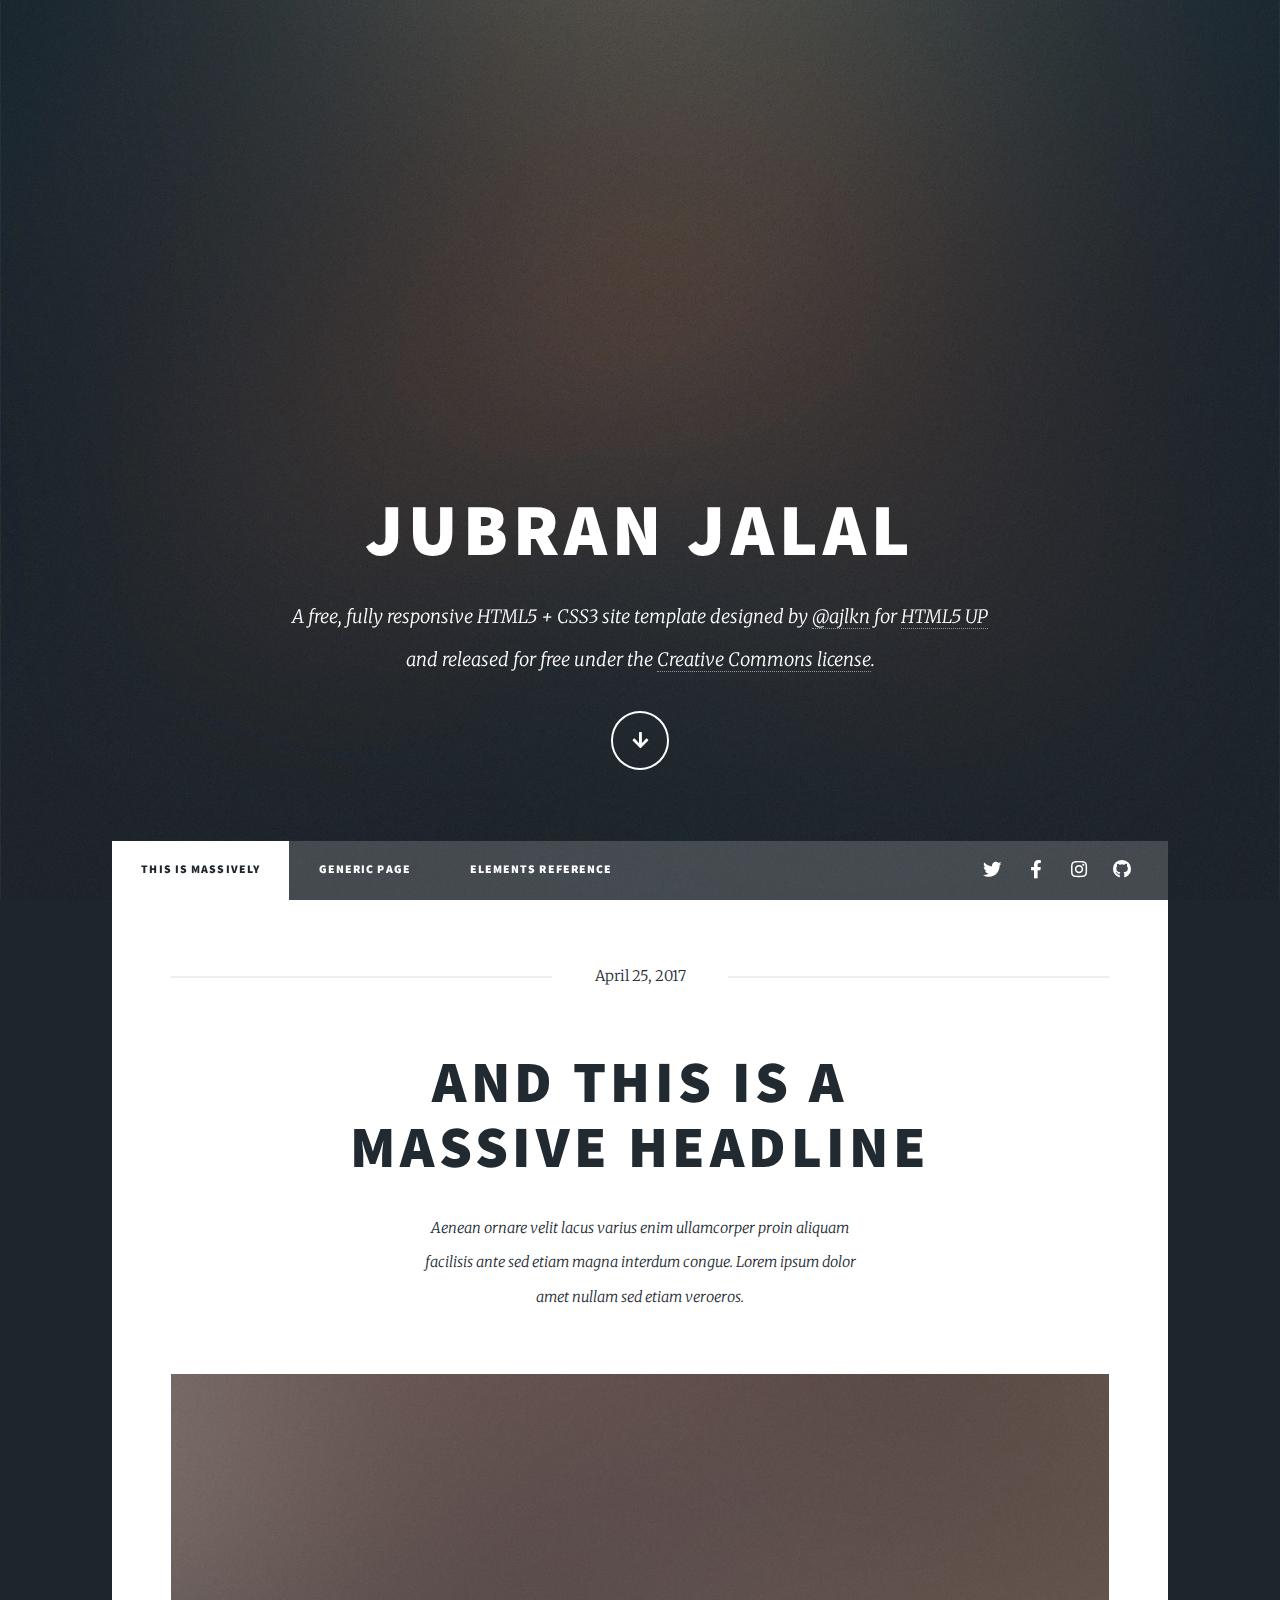
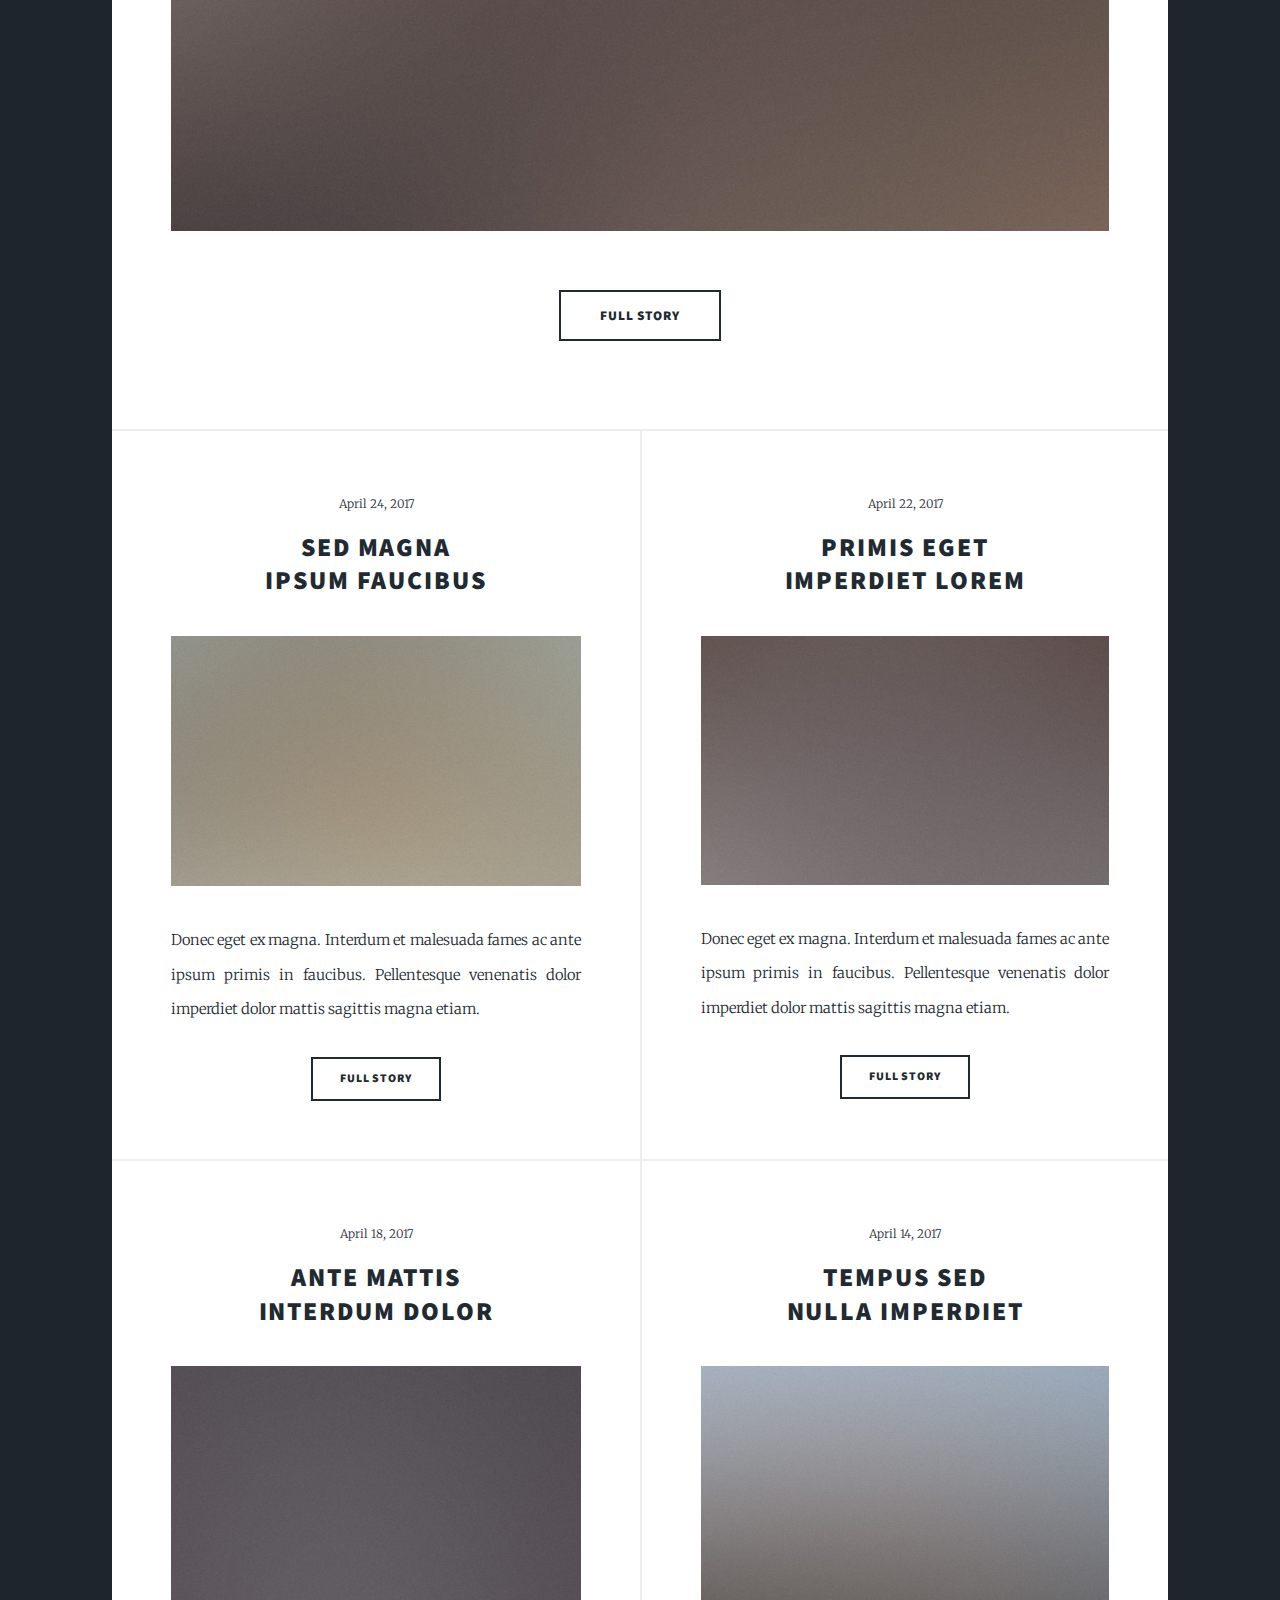
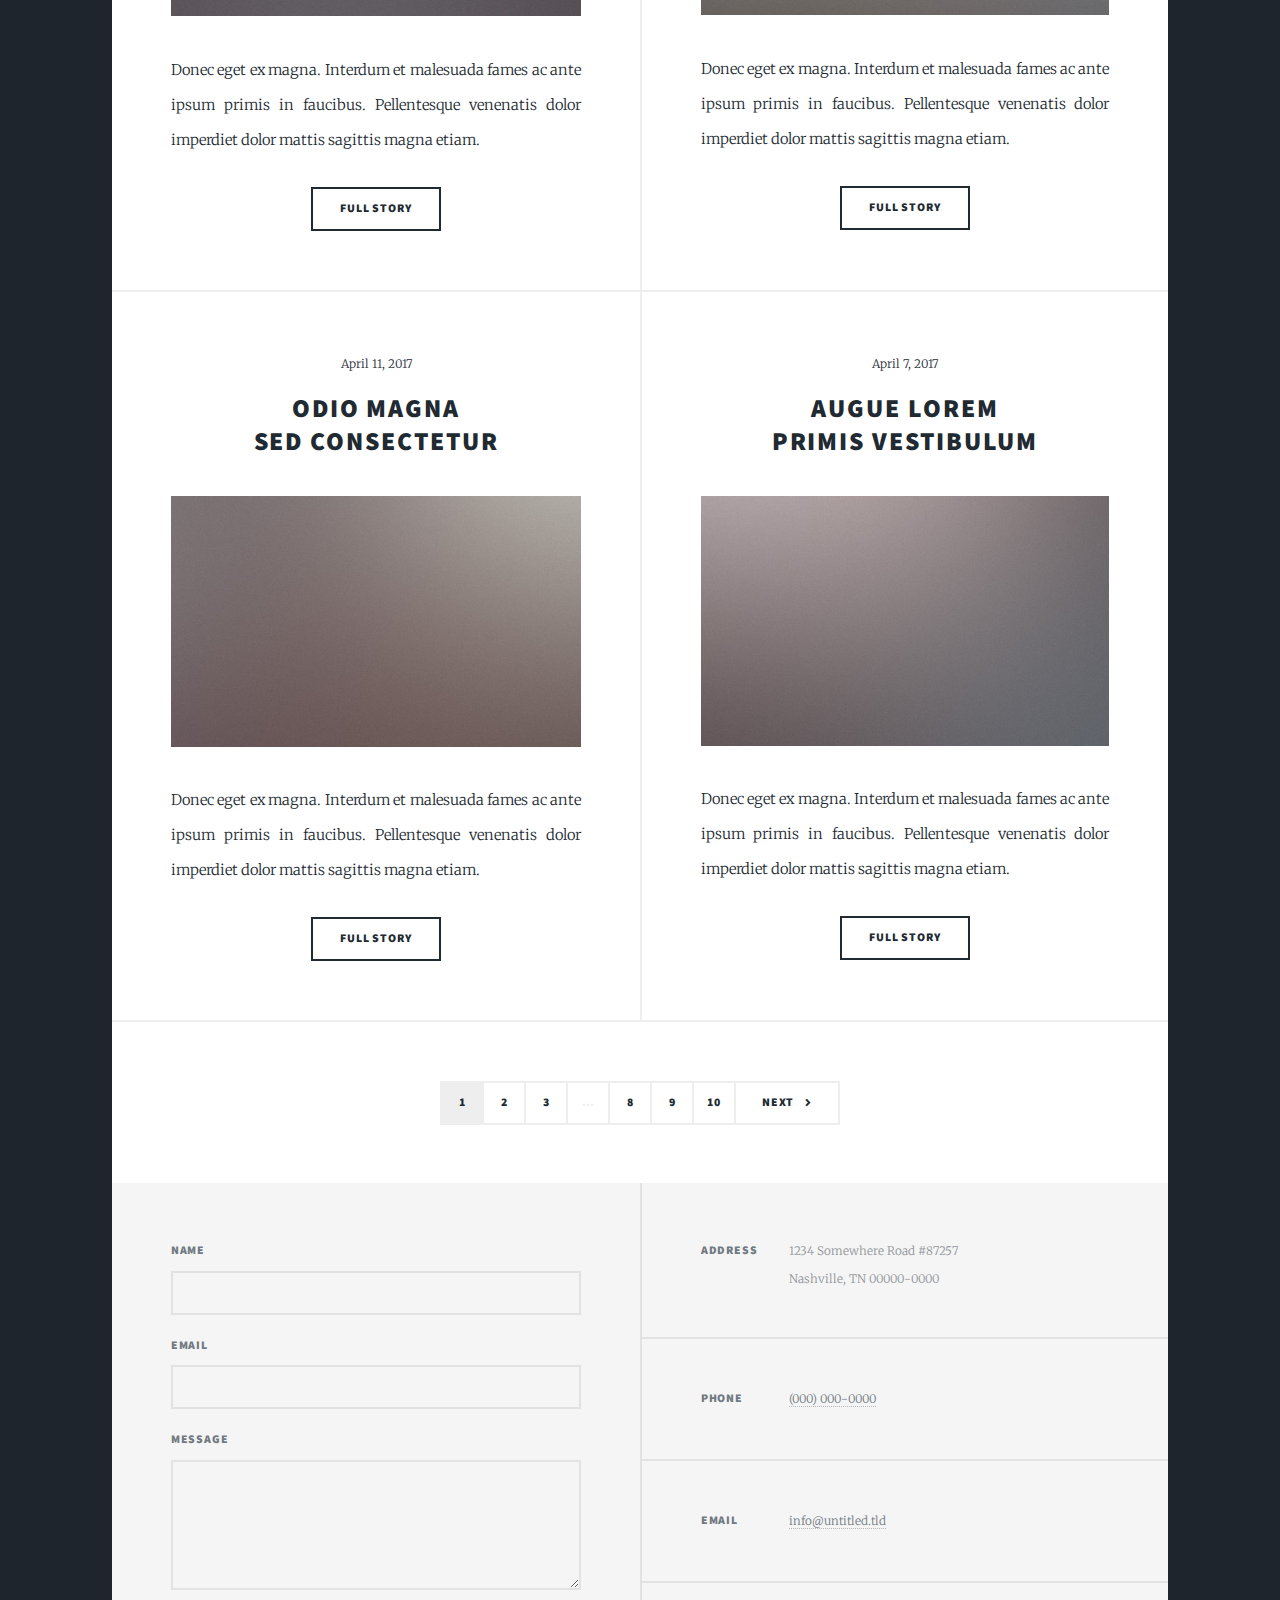
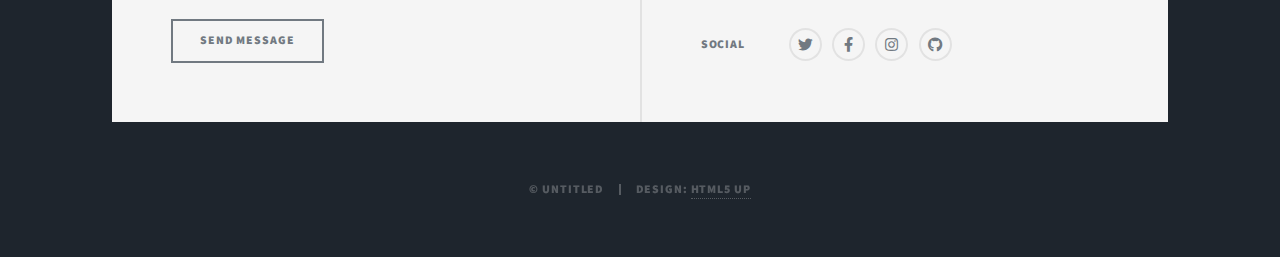
==== index.html @ 9573790e "website" ====
<!DOCTYPE HTML>
<!--
	Massively by HTML5 UP
	html5up.net | @ajlkn
	Free for personal and commercial use under the CCA 3.0 license (html5up.net/license)
-->
<html>
	<head>
		<title>Jubran Jalal - Data Analyst</title>
		<meta charset="utf-8" />
		<meta name="viewport" content="width=device-width, initial-scale=1, user-scalable=no" />
		<link rel="stylesheet" href="assets/css/main.css" />
		<noscript><link rel="stylesheet" href="assets/css/noscript.css" /></noscript>
	</head>
	<body class="is-preload">

		<!-- Wrapper -->
			<div id="wrapper" class="fade-in">

				<!-- Intro -->
					<div id="intro">
						<h1>Jubran Jalal</h1>
						<p>A free, fully responsive HTML5 + CSS3 site template designed by <a href="https://twitter.com/ajlkn">@ajlkn</a> for <a href="https://html5up.net">HTML5 UP</a><br />
						and released for free under the <a href="https://html5up.net/license">Creative Commons license</a>.</p>
						<ul class="actions">
							<li><a href="#header" class="button icon solid solo fa-arrow-down scrolly">Continue</a></li>
						</ul>
					</div>

				<!-- Header -->
					<header id="header">
						<a href="index.html" class="logo">Massively</a>
					</header>

				<!-- Nav -->
					<nav id="nav">
						<ul class="links">
							<li class="active"><a href="index.html">This is Massively</a></li>
							<li><a href="generic.html">Generic Page</a></li>
							<li><a href="elements.html">Elements Reference</a></li>
						</ul>
						<ul class="icons">
							<li><a href="#" class="icon brands fa-twitter"><span class="label">Twitter</span></a></li>
							<li><a href="#" class="icon brands fa-facebook-f"><span class="label">Facebook</span></a></li>
							<li><a href="#" class="icon brands fa-instagram"><span class="label">Instagram</span></a></li>
							<li><a href="#" class="icon brands fa-github"><span class="label">GitHub</span></a></li>
						</ul>
					</nav>

				<!-- Main -->
					<div id="main">

						<!-- Featured Post -->
							<article class="post featured">
								<header class="major">
									<span class="date">April 25, 2017</span>
									<h2><a href="#">And this is a<br />
									massive headline</a></h2>
									<p>Aenean ornare velit lacus varius enim ullamcorper proin aliquam<br />
									facilisis ante sed etiam magna interdum congue. Lorem ipsum dolor<br />
									amet nullam sed etiam veroeros.</p>
								</header>
								<a href="#" class="image main"><img src="images/pic01.jpg" alt="" /></a>
								<ul class="actions special">
									<li><a href="#" class="button large">Full Story</a></li>
								</ul>
							</article>

						<!-- Posts -->
							<section class="posts">
								<article>
									<header>
										<span class="date">April 24, 2017</span>
										<h2><a href="#">Sed magna<br />
										ipsum faucibus</a></h2>
									</header>
									<a href="#" class="image fit"><img src="images/pic02.jpg" alt="" /></a>
									<p>Donec eget ex magna. Interdum et malesuada fames ac ante ipsum primis in faucibus. Pellentesque venenatis dolor imperdiet dolor mattis sagittis magna etiam.</p>
									<ul class="actions special">
										<li><a href="#" class="button">Full Story</a></li>
									</ul>
								</article>
								<article>
									<header>
										<span class="date">April 22, 2017</span>
										<h2><a href="#">Primis eget<br />
										imperdiet lorem</a></h2>
									</header>
									<a href="#" class="image fit"><img src="images/pic03.jpg" alt="" /></a>
									<p>Donec eget ex magna. Interdum et malesuada fames ac ante ipsum primis in faucibus. Pellentesque venenatis dolor imperdiet dolor mattis sagittis magna etiam.</p>
									<ul class="actions special">
										<li><a href="#" class="button">Full Story</a></li>
									</ul>
								</article>
								<article>
									<header>
										<span class="date">April 18, 2017</span>
										<h2><a href="#">Ante mattis<br />
										interdum dolor</a></h2>
									</header>
									<a href="#" class="image fit"><img src="images/pic04.jpg" alt="" /></a>
									<p>Donec eget ex magna. Interdum et malesuada fames ac ante ipsum primis in faucibus. Pellentesque venenatis dolor imperdiet dolor mattis sagittis magna etiam.</p>
									<ul class="actions special">
										<li><a href="#" class="button">Full Story</a></li>
									</ul>
								</article>
								<article>
									<header>
										<span class="date">April 14, 2017</span>
										<h2><a href="#">Tempus sed<br />
										nulla imperdiet</a></h2>
									</header>
									<a href="#" class="image fit"><img src="images/pic05.jpg" alt="" /></a>
									<p>Donec eget ex magna. Interdum et malesuada fames ac ante ipsum primis in faucibus. Pellentesque venenatis dolor imperdiet dolor mattis sagittis magna etiam.</p>
									<ul class="actions special">
										<li><a href="#" class="button">Full Story</a></li>
									</ul>
								</article>
								<article>
									<header>
										<span class="date">April 11, 2017</span>
										<h2><a href="#">Odio magna<br />
										sed consectetur</a></h2>
									</header>
									<a href="#" class="image fit"><img src="images/pic06.jpg" alt="" /></a>
									<p>Donec eget ex magna. Interdum et malesuada fames ac ante ipsum primis in faucibus. Pellentesque venenatis dolor imperdiet dolor mattis sagittis magna etiam.</p>
									<ul class="actions special">
										<li><a href="#" class="button">Full Story</a></li>
									</ul>
								</article>
								<article>
									<header>
										<span class="date">April 7, 2017</span>
										<h2><a href="#">Augue lorem<br />
										primis vestibulum</a></h2>
									</header>
									<a href="#" class="image fit"><img src="images/pic07.jpg" alt="" /></a>
									<p>Donec eget ex magna. Interdum et malesuada fames ac ante ipsum primis in faucibus. Pellentesque venenatis dolor imperdiet dolor mattis sagittis magna etiam.</p>
									<ul class="actions special">
										<li><a href="#" class="button">Full Story</a></li>
									</ul>
								</article>
							</section>

						<!-- Footer -->
							<footer>
								<div class="pagination">
									<!--<a href="#" class="previous">Prev</a>-->
									<a href="#" class="page active">1</a>
									<a href="#" class="page">2</a>
									<a href="#" class="page">3</a>
									<span class="extra">&hellip;</span>
									<a href="#" class="page">8</a>
									<a href="#" class="page">9</a>
									<a href="#" class="page">10</a>
									<a href="#" class="next">Next</a>
								</div>
							</footer>

					</div>

				<!-- Footer -->
					<footer id="footer">
						<section>
							<form method="post" action="#">
								<div class="fields">
									<div class="field">
										<label for="name">Name</label>
										<input type="text" name="name" id="name" />
									</div>
									<div class="field">
										<label for="email">Email</label>
										<input type="text" name="email" id="email" />
									</div>
									<div class="field">
										<label for="message">Message</label>
										<textarea name="message" id="message" rows="3"></textarea>
									</div>
								</div>
								<ul class="actions">
									<li><input type="submit" value="Send Message" /></li>
								</ul>
							</form>
						</section>
						<section class="split contact">
							<section class="alt">
								<h3>Address</h3>
								<p>1234 Somewhere Road #87257<br />
								Nashville, TN 00000-0000</p>
							</section>
							<section>
								<h3>Phone</h3>
								<p><a href="#">(000) 000-0000</a></p>
							</section>
							<section>
								<h3>Email</h3>
								<p><a href="#">info@untitled.tld</a></p>
							</section>
							<section>
								<h3>Social</h3>
								<ul class="icons alt">
									<li><a href="#" class="icon brands alt fa-twitter"><span class="label">Twitter</span></a></li>
									<li><a href="#" class="icon brands alt fa-facebook-f"><span class="label">Facebook</span></a></li>
									<li><a href="#" class="icon brands alt fa-instagram"><span class="label">Instagram</span></a></li>
									<li><a href="#" class="icon brands alt fa-github"><span class="label">GitHub</span></a></li>
								</ul>
							</section>
						</section>
					</footer>

				<!-- Copyright -->
					<div id="copyright">
						<ul><li>&copy; Untitled</li><li>Design: <a href="https://html5up.net">HTML5 UP</a></li></ul>
					</div>

			</div>

		<!-- Scripts -->
			<script src="assets/js/jquery.min.js"></script>
			<script src="assets/js/jquery.scrollex.min.js"></script>
			<script src="assets/js/jquery.scrolly.min.js"></script>
			<script src="assets/js/browser.min.js"></script>
			<script src="assets/js/breakpoints.min.js"></script>
			<script src="assets/js/util.js"></script>
			<script src="assets/js/main.js"></script>

	</body>
</html>
---- assets/css/main.css ----
@import url(fontawesome-all.min.css);
@import url("https://fonts.googleapis.com/css?family=Merriweather:300,700,300italic,700italic|Source+Sans+Pro:900");

/*
	Massively by HTML5 UP
	html5up.net | @ajlkn
	Free for personal and commercial use under the CCA 3.0 license (html5up.net/license)
*/

html, body, div, span, applet, object,
iframe, h1, h2, h3, h4, h5, h6, p, blockquote,
pre, a, abbr, acronym, address, big, cite,
code, del, dfn, em, img, ins, kbd, q, s, samp,
small, strike, strong, sub, sup, tt, var, b,
u, i, center, dl, dt, dd, ol, ul, li, fieldset,
form, label, legend, table, caption, tbody,
tfoot, thead, tr, th, td, article, aside,
canvas, details, embed, figure, figcaption,
footer, header, hgroup, menu, nav, output, ruby,
section, summary, time, mark, audio, video {
	margin: 0;
	padding: 0;
	border: 0;
	font-size: 100%;
	font: inherit;
	vertical-align: baseline;}

article, aside, details, figcaption, figure,
footer, header, hgroup, menu, nav, section {
	display: block;}

body {
	line-height: 1;
}

ol, ul {
	list-style: none;
}

blockquote, q {
	quotes: none;
}

	blockquote:before, blockquote:after, q:before, q:after {
		content: '';
		content: none;
	}

table {
	border-collapse: collapse;
	border-spacing: 0;
}

body {
	-webkit-text-size-adjust: none;
}

mark {
	background-color: transparent;
	color: inherit;
}

input::-moz-focus-inner {
	border: 0;
	padding: 0;
}

input, select, textarea {
	-moz-appearance: none;
	-webkit-appearance: none;
	-ms-appearance: none;
	appearance: none;
}

/* Basic */

	@-ms-viewport {
		width: device-width;
	}

	body {
		-ms-overflow-style: scrollbar;
	}

	@media screen and (max-width: 480px) {

		html, body {
			min-width: 320px;
		}

	}

	html {
		box-sizing: border-box;
	}

	*, *:before, *:after {
		box-sizing: inherit;
	}

	body {
		background-color: #1e252d;
	}

		body.is-preload *, body.is-preload *:before, body.is-preload *:after {
			-moz-animation: none !important;
			-webkit-animation: none !important;
			-ms-animation: none !important;
			animation: none !important;
			-moz-transition: none !important;
			-webkit-transition: none !important;
			-ms-transition: none !important;
			transition: none !important;
		}

/* Type */

	html {
		font-size: 16pt;
	}

		@media screen and (max-width: 1680px) {

			html {
				font-size: 12pt;
			}

		}

		@media screen and (max-width: 1280px) {

			html {
				font-size: 11pt;
			}

		}

		@media screen and (max-width: 360px) {

			html {
				font-size: 10pt;
			}

		}

	body {
		color: #212931;
	}

	body, input, select, textarea {
		font-family: "Merriweather", Georgia, serif;
		font-weight: 300;
		font-size: 1rem;
		line-height: 2.375;
	}

	a {
		-moz-transition: color 0.2s ease-in-out, background-color 0.2s ease-in-out, border-color 0.2s ease-in-out, box-shadow 0.2s ease-in-out;
		-webkit-transition: color 0.2s ease-in-out, background-color 0.2s ease-in-out, border-color 0.2s ease-in-out, box-shadow 0.2s ease-in-out;
		-ms-transition: color 0.2s ease-in-out, background-color 0.2s ease-in-out, border-color 0.2s ease-in-out, box-shadow 0.2s ease-in-out;
		transition: color 0.2s ease-in-out, background-color 0.2s ease-in-out, border-color 0.2s ease-in-out, box-shadow 0.2s ease-in-out;
		border-bottom: dotted 1px;
		text-decoration: none;
	}

		a:hover {
			border-bottom-color: transparent;
		}

	strong, b {
		font-weight: 600;
	}

	em, i {
		font-style: italic;
	}

	p {
		text-align: justify;
		margin: 0 0 2rem 0;
	}

	h1, h2, h3, h4, h5, h6 {
		font-family: "Source Sans Pro", Helvetica, sans-serif;
		font-weight: 900;
		line-height: 1.5;
		letter-spacing: 0.075em;
		text-transform: uppercase;
		margin: 0 0 1rem 0;
	}

		h1 a, h2 a, h3 a, h4 a, h5 a, h6 a {
			border-bottom: 0;
			color: inherit;
			text-decoration: none;
		}

	h1 {
		font-size: 4rem;
		line-height: 1.1;
		margin: 0 0 2rem 0;
	}

	h2 {
		font-size: 1.75rem;
		line-height: 1.3;
		margin: 0 0 1.5rem 0;
	}

	h3 {
		font-size: 1.25rem;
		margin: 0 0 1.5rem 0;
	}

	h4 {
		font-size: 1rem;
	}

	h5 {
		font-size: 0.9rem;
	}

	h6 {
		font-size: 0.8rem;
	}

	sub {
		font-size: 0.8rem;
		position: relative;
		top: 0.5rem;
	}

	sup {
		font-size: 0.8rem;
		position: relative;
		top: -0.5rem;
	}

	blockquote {
		border-left: solid 4px;
		font-style: italic;
		margin: 0 0 2rem 0;
		padding: 0.5rem 0 0.5rem 2rem;
	}

	code {
		border: solid 2px;
		font-family: "Courier New", monospace;
		font-size: 0.9rem;
		margin: 0 0.25rem;
		padding: 0.25rem 0.65rem;
	}

	pre {
		-webkit-overflow-scrolling: touch;
		font-family: "Courier New", monospace;
		font-size: 0.9rem;
		margin: 0 0 2rem 0;
	}

		pre code {
			display: block;
			line-height: 1.75;
			padding: 1rem 1.5rem;
			overflow-x: auto;
		}

	hr {
		border: 0;
		border-bottom: solid 2px;
		margin: 3rem 0;
	}

		hr.major {
			margin: 5rem 0;
		}

	.align-left {
		text-align: left;
	}

	.align-center {
		text-align: center;
	}

	.align-right {
		text-align: right;
	}

	input, select, textarea {
		color: #212931;
	}

	a {
		color: #212931;
		border-bottom-color: rgba(33, 41, 49, 0.5);
	}

		a:hover {
			border-bottom-color: transparent;
			color: #18bfef !important;
		}

	strong, b {
		color: #212931;
	}

	h1, h2, h3, h4, h5, h6 {
		color: #212931;
	}

	blockquote {
		border-left-color: #eeeeee;
	}

	code {
		background: rgba(220, 220, 220, 0.25);
		border-color: #eeeeee;
	}

	hr {
		border-bottom-color: #eeeeee;
	}

/* Row */

	.row {
		display: flex;
		flex-wrap: wrap;
		box-sizing: border-box;
		align-items: stretch;
	}

		.row > * {
			box-sizing: border-box;
		}

		.row.gtr-uniform > * > :last-child {
			margin-bottom: 0;
		}

		.row.aln-left {
			justify-content: flex-start;
		}

		.row.aln-center {
			justify-content: center;
		}

		.row.aln-right {
			justify-content: flex-end;
		}

		.row.aln-top {
			align-items: flex-start;
		}

		.row.aln-middle {
			align-items: center;
		}

		.row.aln-bottom {
			align-items: flex-end;
		}

		.row > .imp {
			order: -1;
		}

		.row > .col-1 {
			width: 8.33333%;
		}

		.row > .off-1 {
			margin-left: 8.33333%;
		}

		.row > .col-2 {
			width: 16.66667%;
		}

		.row > .off-2 {
			margin-left: 16.66667%;
		}

		.row > .col-3 {
			width: 25%;
		}

		.row > .off-3 {
			margin-left: 25%;
		}

		.row > .col-4 {
			width: 33.33333%;
		}

		.row > .off-4 {
			margin-left: 33.33333%;
		}

		.row > .col-5 {
			width: 41.66667%;
		}

		.row > .off-5 {
			margin-left: 41.66667%;
		}

		.row > .col-6 {
			width: 50%;
		}

		.row > .off-6 {
			margin-left: 50%;
		}

		.row > .col-7 {
			width: 58.33333%;
		}

		.row > .off-7 {
			margin-left: 58.33333%;
		}

		.row > .col-8 {
			width: 66.66667%;
		}

		.row > .off-8 {
			margin-left: 66.66667%;
		}

		.row > .col-9 {
			width: 75%;
		}

		.row > .off-9 {
			margin-left: 75%;
		}

		.row > .col-10 {
			width: 83.33333%;
		}

		.row > .off-10 {
			margin-left: 83.33333%;
		}

		.row > .col-11 {
			width: 91.66667%;
		}

		.row > .off-11 {
			margin-left: 91.66667%;
		}

		.row > .col-12 {
			width: 100%;
		}

		.row > .off-12 {
			margin-left: 100%;
		}

		.row.gtr-0 {
			margin-top: 0;
			margin-left: 0rem;
		}

			.row.gtr-0 > * {
				padding: 0 0 0 0rem;
			}

			.row.gtr-0.gtr-uniform {
				margin-top: 0rem;
			}

				.row.gtr-0.gtr-uniform > * {
					padding-top: 0rem;
				}

		.row.gtr-25 {
			margin-top: 0;
			margin-left: -0.375rem;
		}

			.row.gtr-25 > * {
				padding: 0 0 0 0.375rem;
			}

			.row.gtr-25.gtr-uniform {
				margin-top: -0.375rem;
			}

				.row.gtr-25.gtr-uniform > * {
					padding-top: 0.375rem;
				}

		.row.gtr-50 {
			margin-top: 0;
			margin-left: -0.75rem;
		}

			.row.gtr-50 > * {
				padding: 0 0 0 0.75rem;
			}

			.row.gtr-50.gtr-uniform {
				margin-top: -0.75rem;
			}

				.row.gtr-50.gtr-uniform > * {
					padding-top: 0.75rem;
				}

		.row {
			margin-top: 0;
			margin-left: -1.5rem;
		}

			.row > * {
				padding: 0 0 0 1.5rem;
			}

			.row.gtr-uniform {
				margin-top: -1.5rem;
			}

				.row.gtr-uniform > * {
					padding-top: 1.5rem;
				}

		.row.gtr-150 {
			margin-top: 0;
			margin-left: -2.25rem;
		}

			.row.gtr-150 > * {
				padding: 0 0 0 2.25rem;
			}

			.row.gtr-150.gtr-uniform {
				margin-top: -2.25rem;
			}

				.row.gtr-150.gtr-uniform > * {
					padding-top: 2.25rem;
				}

		.row.gtr-200 {
			margin-top: 0;
			margin-left: -3rem;
		}

			.row.gtr-200 > * {
				padding: 0 0 0 3rem;
			}

			.row.gtr-200.gtr-uniform {
				margin-top: -3rem;
			}

				.row.gtr-200.gtr-uniform > * {
					padding-top: 3rem;
				}

		@media screen and (max-width: 1680px) {

			.row {
				display: flex;
				flex-wrap: wrap;
				box-sizing: border-box;
				align-items: stretch;
			}

				.row > * {
					box-sizing: border-box;
				}

				.row.gtr-uniform > * > :last-child {
					margin-bottom: 0;
				}

				.row.aln-left {
					justify-content: flex-start;
				}

				.row.aln-center {
					justify-content: center;
				}

				.row.aln-right {
					justify-content: flex-end;
				}

				.row.aln-top {
					align-items: flex-start;
				}

				.row.aln-middle {
					align-items: center;
				}

				.row.aln-bottom {
					align-items: flex-end;
				}

				.row > .imp-xlarge {
					order: -1;
				}

				.row > .col-1-xlarge {
					width: 8.33333%;
				}

				.row > .off-1-xlarge {
					margin-left: 8.33333%;
				}

				.row > .col-2-xlarge {
					width: 16.66667%;
				}

				.row > .off-2-xlarge {
					margin-left: 16.66667%;
				}

				.row > .col-3-xlarge {
					width: 25%;
				}

				.row > .off-3-xlarge {
					margin-left: 25%;
				}

				.row > .col-4-xlarge {
					width: 33.33333%;
				}

				.row > .off-4-xlarge {
					margin-left: 33.33333%;
				}

				.row > .col-5-xlarge {
					width: 41.66667%;
				}

				.row > .off-5-xlarge {
					margin-left: 41.66667%;
				}

				.row > .col-6-xlarge {
					width: 50%;
				}

				.row > .off-6-xlarge {
					margin-left: 50%;
				}

				.row > .col-7-xlarge {
					width: 58.33333%;
				}

				.row > .off-7-xlarge {
					margin-left: 58.33333%;
				}

				.row > .col-8-xlarge {
					width: 66.66667%;
				}

				.row > .off-8-xlarge {
					margin-left: 66.66667%;
				}

				.row > .col-9-xlarge {
					width: 75%;
				}

				.row > .off-9-xlarge {
					margin-left: 75%;
				}

				.row > .col-10-xlarge {
					width: 83.33333%;
				}

				.row > .off-10-xlarge {
					margin-left: 83.33333%;
				}

				.row > .col-11-xlarge {
					width: 91.66667%;
				}

				.row > .off-11-xlarge {
					margin-left: 91.66667%;
				}

				.row > .col-12-xlarge {
					width: 100%;
				}

				.row > .off-12-xlarge {
					margin-left: 100%;
				}

				.row.gtr-0 {
					margin-top: 0;
					margin-left: 0rem;
				}

					.row.gtr-0 > * {
						padding: 0 0 0 0rem;
					}

					.row.gtr-0.gtr-uniform {
						margin-top: 0rem;
					}

						.row.gtr-0.gtr-uniform > * {
							padding-top: 0rem;
						}

				.row.gtr-25 {
					margin-top: 0;
					margin-left: -0.375rem;
				}

					.row.gtr-25 > * {
						padding: 0 0 0 0.375rem;
					}

					.row.gtr-25.gtr-uniform {
						margin-top: -0.375rem;
					}

						.row.gtr-25.gtr-uniform > * {
							padding-top: 0.375rem;
						}

				.row.gtr-50 {
					margin-top: 0;
					margin-left: -0.75rem;
				}

					.row.gtr-50 > * {
						padding: 0 0 0 0.75rem;
					}

					.row.gtr-50.gtr-uniform {
						margin-top: -0.75rem;
					}

						.row.gtr-50.gtr-uniform > * {
							padding-top: 0.75rem;
						}

				.row {
					margin-top: 0;
					margin-left: -1.5rem;
				}

					.row > * {
						padding: 0 0 0 1.5rem;
					}

					.row.gtr-uniform {
						margin-top: -1.5rem;
					}

						.row.gtr-uniform > * {
							padding-top: 1.5rem;
						}

				.row.gtr-150 {
					margin-top: 0;
					margin-left: -2.25rem;
				}

					.row.gtr-150 > * {
						padding: 0 0 0 2.25rem;
					}

					.row.gtr-150.gtr-uniform {
						margin-top: -2.25rem;
					}

						.row.gtr-150.gtr-uniform > * {
							padding-top: 2.25rem;
						}

				.row.gtr-200 {
					margin-top: 0;
					margin-left: -3rem;
				}

					.row.gtr-200 > * {
						padding: 0 0 0 3rem;
					}

					.row.gtr-200.gtr-uniform {
						margin-top: -3rem;
					}

						.row.gtr-200.gtr-uniform > * {
							padding-top: 3rem;
						}

		}

		@media screen and (max-width: 1280px) {

			.row {
				display: flex;
				flex-wrap: wrap;
				box-sizing: border-box;
				align-items: stretch;
			}

				.row > * {
					box-sizing: border-box;
				}

				.row.gtr-uniform > * > :last-child {
					margin-bottom: 0;
				}

				.row.aln-left {
					justify-content: flex-start;
				}

				.row.aln-center {
					justify-content: center;
				}

				.row.aln-right {
					justify-content: flex-end;
				}

				.row.aln-top {
					align-items: flex-start;
				}

				.row.aln-middle {
					align-items: center;
				}

				.row.aln-bottom {
					align-items: flex-end;
				}

				.row > .imp-large {
					order: -1;
				}

				.row > .col-1-large {
					width: 8.33333%;
				}

				.row > .off-1-large {
					margin-left: 8.33333%;
				}

				.row > .col-2-large {
					width: 16.66667%;
				}

				.row > .off-2-large {
					margin-left: 16.66667%;
				}

				.row > .col-3-large {
					width: 25%;
				}

				.row > .off-3-large {
					margin-left: 25%;
				}

				.row > .col-4-large {
					width: 33.33333%;
				}

				.row > .off-4-large {
					margin-left: 33.33333%;
				}

				.row > .col-5-large {
					width: 41.66667%;
				}

				.row > .off-5-large {
					margin-left: 41.66667%;
				}

				.row > .col-6-large {
					width: 50%;
				}

				.row > .off-6-large {
					margin-left: 50%;
				}

				.row > .col-7-large {
					width: 58.33333%;
				}

				.row > .off-7-large {
					margin-left: 58.33333%;
				}

				.row > .col-8-large {
					width: 66.66667%;
				}

				.row > .off-8-large {
					margin-left: 66.66667%;
				}

				.row > .col-9-large {
					width: 75%;
				}

				.row > .off-9-large {
					margin-left: 75%;
				}

				.row > .col-10-large {
					width: 83.33333%;
				}

				.row > .off-10-large {
					margin-left: 83.33333%;
				}

				.row > .col-11-large {
					width: 91.66667%;
				}

				.row > .off-11-large {
					margin-left: 91.66667%;
				}

				.row > .col-12-large {
					width: 100%;
				}

				.row > .off-12-large {
					margin-left: 100%;
				}

				.row.gtr-0 {
					margin-top: 0;
					margin-left: 0rem;
				}

					.row.gtr-0 > * {
						padding: 0 0 0 0rem;
					}

					.row.gtr-0.gtr-uniform {
						margin-top: 0rem;
					}

						.row.gtr-0.gtr-uniform > * {
							padding-top: 0rem;
						}

				.row.gtr-25 {
					margin-top: 0;
					margin-left: -0.375rem;
				}

					.row.gtr-25 > * {
						padding: 0 0 0 0.375rem;
					}

					.row.gtr-25.gtr-uniform {
						margin-top: -0.375rem;
					}

						.row.gtr-25.gtr-uniform > * {
							padding-top: 0.375rem;
						}

				.row.gtr-50 {
					margin-top: 0;
					margin-left: -0.75rem;
				}

					.row.gtr-50 > * {
						padding: 0 0 0 0.75rem;
					}

					.row.gtr-50.gtr-uniform {
						margin-top: -0.75rem;
					}

						.row.gtr-50.gtr-uniform > * {
							padding-top: 0.75rem;
						}

				.row {
					margin-top: 0;
					margin-left: -1.5rem;
				}

					.row > * {
						padding: 0 0 0 1.5rem;
					}

					.row.gtr-uniform {
						margin-top: -1.5rem;
					}

						.row.gtr-uniform > * {
							padding-top: 1.5rem;
						}

				.row.gtr-150 {
					margin-top: 0;
					margin-left: -2.25rem;
				}

					.row.gtr-150 > * {
						padding: 0 0 0 2.25rem;
					}

					.row.gtr-150.gtr-uniform {
						margin-top: -2.25rem;
					}

						.row.gtr-150.gtr-uniform > * {
							padding-top: 2.25rem;
						}

				.row.gtr-200 {
					margin-top: 0;
					margin-left: -3rem;
				}

					.row.gtr-200 > * {
						padding: 0 0 0 3rem;
					}

					.row.gtr-200.gtr-uniform {
						margin-top: -3rem;
					}

						.row.gtr-200.gtr-uniform > * {
							padding-top: 3rem;
						}

		}

		@media screen and (max-width: 980px) {

			.row {
				display: flex;
				flex-wrap: wrap;
				box-sizing: border-box;
				align-items: stretch;
			}

				.row > * {
					box-sizing: border-box;
				}

				.row.gtr-uniform > * > :last-child {
					margin-bottom: 0;
				}

				.row.aln-left {
					justify-content: flex-start;
				}

				.row.aln-center {
					justify-content: center;
				}

				.row.aln-right {
					justify-content: flex-end;
				}

				.row.aln-top {
					align-items: flex-start;
				}

				.row.aln-middle {
					align-items: center;
				}

				.row.aln-bottom {
					align-items: flex-end;
				}

				.row > .imp-medium {
					order: -1;
				}

				.row > .col-1-medium {
					width: 8.33333%;
				}

				.row > .off-1-medium {
					margin-left: 8.33333%;
				}

				.row > .col-2-medium {
					width: 16.66667%;
				}

				.row > .off-2-medium {
					margin-left: 16.66667%;
				}

				.row > .col-3-medium {
					width: 25%;
				}

				.row > .off-3-medium {
					margin-left: 25%;
				}

				.row > .col-4-medium {
					width: 33.33333%;
				}

				.row > .off-4-medium {
					margin-left: 33.33333%;
				}

				.row > .col-5-medium {
					width: 41.66667%;
				}

				.row > .off-5-medium {
					margin-left: 41.66667%;
				}

				.row > .col-6-medium {
					width: 50%;
				}

				.row > .off-6-medium {
					margin-left: 50%;
				}

				.row > .col-7-medium {
					width: 58.33333%;
				}

				.row > .off-7-medium {
					margin-left: 58.33333%;
				}

				.row > .col-8-medium {
					width: 66.66667%;
				}

				.row > .off-8-medium {
					margin-left: 66.66667%;
				}

				.row > .col-9-medium {
					width: 75%;
				}

				.row > .off-9-medium {
					margin-left: 75%;
				}

				.row > .col-10-medium {
					width: 83.33333%;
				}

				.row > .off-10-medium {
					margin-left: 83.33333%;
				}

				.row > .col-11-medium {
					width: 91.66667%;
				}

				.row > .off-11-medium {
					margin-left: 91.66667%;
				}

				.row > .col-12-medium {
					width: 100%;
				}

				.row > .off-12-medium {
					margin-left: 100%;
				}

				.row.gtr-0 {
					margin-top: 0;
					margin-left: 0rem;
				}

					.row.gtr-0 > * {
						padding: 0 0 0 0rem;
					}

					.row.gtr-0.gtr-uniform {
						margin-top: 0rem;
					}

						.row.gtr-0.gtr-uniform > * {
							padding-top: 0rem;
						}

				.row.gtr-25 {
					margin-top: 0;
					margin-left: -0.375rem;
				}

					.row.gtr-25 > * {
						padding: 0 0 0 0.375rem;
					}

					.row.gtr-25.gtr-uniform {
						margin-top: -0.375rem;
					}

						.row.gtr-25.gtr-uniform > * {
							padding-top: 0.375rem;
						}

				.row.gtr-50 {
					margin-top: 0;
					margin-left: -0.75rem;
				}

					.row.gtr-50 > * {
						padding: 0 0 0 0.75rem;
					}

					.row.gtr-50.gtr-uniform {
						margin-top: -0.75rem;
					}

						.row.gtr-50.gtr-uniform > * {
							padding-top: 0.75rem;
						}

				.row {
					margin-top: 0;
					margin-left: -1.5rem;
				}

					.row > * {
						padding: 0 0 0 1.5rem;
					}

					.row.gtr-uniform {
						margin-top: -1.5rem;
					}

						.row.gtr-uniform > * {
							padding-top: 1.5rem;
						}

				.row.gtr-150 {
					margin-top: 0;
					margin-left: -2.25rem;
				}

					.row.gtr-150 > * {
						padding: 0 0 0 2.25rem;
					}

					.row.gtr-150.gtr-uniform {
						margin-top: -2.25rem;
					}

						.row.gtr-150.gtr-uniform > * {
							padding-top: 2.25rem;
						}

				.row.gtr-200 {
					margin-top: 0;
					margin-left: -3rem;
				}

					.row.gtr-200 > * {
						padding: 0 0 0 3rem;
					}

					.row.gtr-200.gtr-uniform {
						margin-top: -3rem;
					}

						.row.gtr-200.gtr-uniform > * {
							padding-top: 3rem;
						}

		}

		@media screen and (max-width: 736px) {

			.row {
				display: flex;
				flex-wrap: wrap;
				box-sizing: border-box;
				align-items: stretch;
			}

				.row > * {
					box-sizing: border-box;
				}

				.row.gtr-uniform > * > :last-child {
					margin-bottom: 0;
				}

				.row.aln-left {
					justify-content: flex-start;
				}

				.row.aln-center {
					justify-content: center;
				}

				.row.aln-right {
					justify-content: flex-end;
				}

				.row.aln-top {
					align-items: flex-start;
				}

				.row.aln-middle {
					align-items: center;
				}

				.row.aln-bottom {
					align-items: flex-end;
				}

				.row > .imp-small {
					order: -1;
				}

				.row > .col-1-small {
					width: 8.33333%;
				}

				.row > .off-1-small {
					margin-left: 8.33333%;
				}

				.row > .col-2-small {
					width: 16.66667%;
				}

				.row > .off-2-small {
					margin-left: 16.66667%;
				}

				.row > .col-3-small {
					width: 25%;
				}

				.row > .off-3-small {
					margin-left: 25%;
				}

				.row > .col-4-small {
					width: 33.33333%;
				}

				.row > .off-4-small {
					margin-left: 33.33333%;
				}

				.row > .col-5-small {
					width: 41.66667%;
				}

				.row > .off-5-small {
					margin-left: 41.66667%;
				}

				.row > .col-6-small {
					width: 50%;
				}

				.row > .off-6-small {
					margin-left: 50%;
				}

				.row > .col-7-small {
					width: 58.33333%;
				}

				.row > .off-7-small {
					margin-left: 58.33333%;
				}

				.row > .col-8-small {
					width: 66.66667%;
				}

				.row > .off-8-small {
					margin-left: 66.66667%;
				}

				.row > .col-9-small {
					width: 75%;
				}

				.row > .off-9-small {
					margin-left: 75%;
				}

				.row > .col-10-small {
					width: 83.33333%;
				}

				.row > .off-10-small {
					margin-left: 83.33333%;
				}

				.row > .col-11-small {
					width: 91.66667%;
				}

				.row > .off-11-small {
					margin-left: 91.66667%;
				}

				.row > .col-12-small {
					width: 100%;
				}

				.row > .off-12-small {
					margin-left: 100%;
				}

				.row.gtr-0 {
					margin-top: 0;
					margin-left: 0rem;
				}

					.row.gtr-0 > * {
						padding: 0 0 0 0rem;
					}

					.row.gtr-0.gtr-uniform {
						margin-top: 0rem;
					}

						.row.gtr-0.gtr-uniform > * {
							padding-top: 0rem;
						}

				.row.gtr-25 {
					margin-top: 0;
					margin-left: -0.375rem;
				}

					.row.gtr-25 > * {
						padding: 0 0 0 0.375rem;
					}

					.row.gtr-25.gtr-uniform {
						margin-top: -0.375rem;
					}

						.row.gtr-25.gtr-uniform > * {
							padding-top: 0.375rem;
						}

				.row.gtr-50 {
					margin-top: 0;
					margin-left: -0.75rem;
				}

					.row.gtr-50 > * {
						padding: 0 0 0 0.75rem;
					}

					.row.gtr-50.gtr-uniform {
						margin-top: -0.75rem;
					}

						.row.gtr-50.gtr-uniform > * {
							padding-top: 0.75rem;
						}

				.row {
					margin-top: 0;
					margin-left: -1.5rem;
				}

					.row > * {
						padding: 0 0 0 1.5rem;
					}

					.row.gtr-uniform {
						margin-top: -1.5rem;
					}

						.row.gtr-uniform > * {
							padding-top: 1.5rem;
						}

				.row.gtr-150 {
					margin-top: 0;
					margin-left: -2.25rem;
				}

					.row.gtr-150 > * {
						padding: 0 0 0 2.25rem;
					}

					.row.gtr-150.gtr-uniform {
						margin-top: -2.25rem;
					}

						.row.gtr-150.gtr-uniform > * {
							padding-top: 2.25rem;
						}

				.row.gtr-200 {
					margin-top: 0;
					margin-left: -3rem;
				}

					.row.gtr-200 > * {
						padding: 0 0 0 3rem;
					}

					.row.gtr-200.gtr-uniform {
						margin-top: -3rem;
					}

						.row.gtr-200.gtr-uniform > * {
							padding-top: 3rem;
						}

		}

		@media screen and (max-width: 480px) {

			.row {
				display: flex;
				flex-wrap: wrap;
				box-sizing: border-box;
				align-items: stretch;
			}

				.row > * {
					box-sizing: border-box;
				}

				.row.gtr-uniform > * > :last-child {
					margin-bottom: 0;
				}

				.row.aln-left {
					justify-content: flex-start;
				}

				.row.aln-center {
					justify-content: center;
				}

				.row.aln-right {
					justify-content: flex-end;
				}

				.row.aln-top {
					align-items: flex-start;
				}

				.row.aln-middle {
					align-items: center;
				}

				.row.aln-bottom {
					align-items: flex-end;
				}

				.row > .imp-xsmall {
					order: -1;
				}

				.row > .col-1-xsmall {
					width: 8.33333%;
				}

				.row > .off-1-xsmall {
					margin-left: 8.33333%;
				}

				.row > .col-2-xsmall {
					width: 16.66667%;
				}

				.row > .off-2-xsmall {
					margin-left: 16.66667%;
				}

				.row > .col-3-xsmall {
					width: 25%;
				}

				.row > .off-3-xsmall {
					margin-left: 25%;
				}

				.row > .col-4-xsmall {
					width: 33.33333%;
				}

				.row > .off-4-xsmall {
					margin-left: 33.33333%;
				}

				.row > .col-5-xsmall {
					width: 41.66667%;
				}

				.row > .off-5-xsmall {
					margin-left: 41.66667%;
				}

				.row > .col-6-xsmall {
					width: 50%;
				}

				.row > .off-6-xsmall {
					margin-left: 50%;
				}

				.row > .col-7-xsmall {
					width: 58.33333%;
				}

				.row > .off-7-xsmall {
					margin-left: 58.33333%;
				}

				.row > .col-8-xsmall {
					width: 66.66667%;
				}

				.row > .off-8-xsmall {
					margin-left: 66.66667%;
				}

				.row > .col-9-xsmall {
					width: 75%;
				}

				.row > .off-9-xsmall {
					margin-left: 75%;
				}

				.row > .col-10-xsmall {
					width: 83.33333%;
				}

				.row > .off-10-xsmall {
					margin-left: 83.33333%;
				}

				.row > .col-11-xsmall {
					width: 91.66667%;
				}

				.row > .off-11-xsmall {
					margin-left: 91.66667%;
				}

				.row > .col-12-xsmall {
					width: 100%;
				}

				.row > .off-12-xsmall {
					margin-left: 100%;
				}

				.row.gtr-0 {
					margin-top: 0;
					margin-left: 0rem;
				}

					.row.gtr-0 > * {
						padding: 0 0 0 0rem;
					}

					.row.gtr-0.gtr-uniform {
						margin-top: 0rem;
					}

						.row.gtr-0.gtr-uniform > * {
							padding-top: 0rem;
						}

				.row.gtr-25 {
					margin-top: 0;
					margin-left: -0.375rem;
				}

					.row.gtr-25 > * {
						padding: 0 0 0 0.375rem;
					}

					.row.gtr-25.gtr-uniform {
						margin-top: -0.375rem;
					}

						.row.gtr-25.gtr-uniform > * {
							padding-top: 0.375rem;
						}

				.row.gtr-50 {
					margin-top: 0;
					margin-left: -0.75rem;
				}

					.row.gtr-50 > * {
						padding: 0 0 0 0.75rem;
					}

					.row.gtr-50.gtr-uniform {
						margin-top: -0.75rem;
					}

						.row.gtr-50.gtr-uniform > * {
							padding-top: 0.75rem;
						}

				.row {
					margin-top: 0;
					margin-left: -1.5rem;
				}

					.row > * {
						padding: 0 0 0 1.5rem;
					}

					.row.gtr-uniform {
						margin-top: -1.5rem;
					}

						.row.gtr-uniform > * {
							padding-top: 1.5rem;
						}

				.row.gtr-150 {
					margin-top: 0;
					margin-left: -2.25rem;
				}

					.row.gtr-150 > * {
						padding: 0 0 0 2.25rem;
					}

					.row.gtr-150.gtr-uniform {
						margin-top: -2.25rem;
					}

						.row.gtr-150.gtr-uniform > * {
							padding-top: 2.25rem;
						}

				.row.gtr-200 {
					margin-top: 0;
					margin-left: -3rem;
				}

					.row.gtr-200 > * {
						padding: 0 0 0 3rem;
					}

					.row.gtr-200.gtr-uniform {
						margin-top: -3rem;
					}

						.row.gtr-200.gtr-uniform > * {
							padding-top: 3rem;
						}

		}

		@media screen and (max-width: 360px) {

			.row {
				display: flex;
				flex-wrap: wrap;
				box-sizing: border-box;
				align-items: stretch;
			}

				.row > * {
					box-sizing: border-box;
				}

				.row.gtr-uniform > * > :last-child {
					margin-bottom: 0;
				}

				.row.aln-left {
					justify-content: flex-start;
				}

				.row.aln-center {
					justify-content: center;
				}

				.row.aln-right {
					justify-content: flex-end;
				}

				.row.aln-top {
					align-items: flex-start;
				}

				.row.aln-middle {
					align-items: center;
				}

				.row.aln-bottom {
					align-items: flex-end;
				}

				.row > .imp-xxsmall {
					order: -1;
				}

				.row > .col-1-xxsmall {
					width: 8.33333%;
				}

				.row > .off-1-xxsmall {
					margin-left: 8.33333%;
				}

				.row > .col-2-xxsmall {
					width: 16.66667%;
				}

				.row > .off-2-xxsmall {
					margin-left: 16.66667%;
				}

				.row > .col-3-xxsmall {
					width: 25%;
				}

				.row > .off-3-xxsmall {
					margin-left: 25%;
				}

				.row > .col-4-xxsmall {
					width: 33.33333%;
				}

				.row > .off-4-xxsmall {
					margin-left: 33.33333%;
				}

				.row > .col-5-xxsmall {
					width: 41.66667%;
				}

				.row > .off-5-xxsmall {
					margin-left: 41.66667%;
				}

				.row > .col-6-xxsmall {
					width: 50%;
				}

				.row > .off-6-xxsmall {
					margin-left: 50%;
				}

				.row > .col-7-xxsmall {
					width: 58.33333%;
				}

				.row > .off-7-xxsmall {
					margin-left: 58.33333%;
				}

				.row > .col-8-xxsmall {
					width: 66.66667%;
				}

				.row > .off-8-xxsmall {
					margin-left: 66.66667%;
				}

				.row > .col-9-xxsmall {
					width: 75%;
				}

				.row > .off-9-xxsmall {
					margin-left: 75%;
				}

				.row > .col-10-xxsmall {
					width: 83.33333%;
				}

				.row > .off-10-xxsmall {
					margin-left: 83.33333%;
				}

				.row > .col-11-xxsmall {
					width: 91.66667%;
				}

				.row > .off-11-xxsmall {
					margin-left: 91.66667%;
				}

				.row > .col-12-xxsmall {
					width: 100%;
				}

				.row > .off-12-xxsmall {
					margin-left: 100%;
				}

				.row.gtr-0 {
					margin-top: 0;
					margin-left: 0rem;
				}

					.row.gtr-0 > * {
						padding: 0 0 0 0rem;
					}

					.row.gtr-0.gtr-uniform {
						margin-top: 0rem;
					}

						.row.gtr-0.gtr-uniform > * {
							padding-top: 0rem;
						}

				.row.gtr-25 {
					margin-top: 0;
					margin-left: -0.375rem;
				}

					.row.gtr-25 > * {
						padding: 0 0 0 0.375rem;
					}

					.row.gtr-25.gtr-uniform {
						margin-top: -0.375rem;
					}

						.row.gtr-25.gtr-uniform > * {
							padding-top: 0.375rem;
						}

				.row.gtr-50 {
					margin-top: 0;
					margin-left: -0.75rem;
				}

					.row.gtr-50 > * {
						padding: 0 0 0 0.75rem;
					}

					.row.gtr-50.gtr-uniform {
						margin-top: -0.75rem;
					}

						.row.gtr-50.gtr-uniform > * {
							padding-top: 0.75rem;
						}

				.row {
					margin-top: 0;
					margin-left: -1.5rem;
				}

					.row > * {
						padding: 0 0 0 1.5rem;
					}

					.row.gtr-uniform {
						margin-top: -1.5rem;
					}

						.row.gtr-uniform > * {
							padding-top: 1.5rem;
						}

				.row.gtr-150 {
					margin-top: 0;
					margin-left: -2.25rem;
				}

					.row.gtr-150 > * {
						padding: 0 0 0 2.25rem;
					}

					.row.gtr-150.gtr-uniform {
						margin-top: -2.25rem;
					}

						.row.gtr-150.gtr-uniform > * {
							padding-top: 2.25rem;
						}

				.row.gtr-200 {
					margin-top: 0;
					margin-left: -3rem;
				}

					.row.gtr-200 > * {
						padding: 0 0 0 3rem;
					}

					.row.gtr-200.gtr-uniform {
						margin-top: -3rem;
					}

						.row.gtr-200.gtr-uniform > * {
							padding-top: 3rem;
						}

		}

/* Box */

	.box {
		border: solid 2px;
		margin-bottom: 2rem;
		padding: 1.5rem;
	}

		.box > :last-child,
		.box > :last-child > :last-child,
		.box > :last-child > :last-child > :last-child {
			margin-bottom: 0;
		}

		.box.alt {
			border: 0;
			border-radius: 0;
			padding: 0;
		}

	.box {
		border-color: #eeeeee;
	}

/* Button */

	input[type="submit"],
	input[type="reset"],
	input[type="button"],
	button,
	.button {
		-moz-appearance: none;
		-webkit-appearance: none;
		-ms-appearance: none;
		appearance: none;
		-moz-transition: background-color 0.2s ease-in-out, box-shadow 0.2s ease-in-out, color 0.2s ease-in-out;
		-webkit-transition: background-color 0.2s ease-in-out, box-shadow 0.2s ease-in-out, color 0.2s ease-in-out;
		-ms-transition: background-color 0.2s ease-in-out, box-shadow 0.2s ease-in-out, color 0.2s ease-in-out;
		transition: background-color 0.2s ease-in-out, box-shadow 0.2s ease-in-out, color 0.2s ease-in-out;
		border: 0;
		border-radius: 0;
		cursor: pointer;
		display: inline-block;
		font-family: "Source Sans Pro", Helvetica, sans-serif;
		font-size: 0.8rem;
		font-weight: 900;
		letter-spacing: 0.075em;
		height: 3rem;
		line-height: 3rem;
		padding: 0 2rem;
		text-align: center;
		text-decoration: none;
		text-transform: uppercase;
		white-space: nowrap;
	}

		input[type="submit"].icon:before,
		input[type="reset"].icon:before,
		input[type="button"].icon:before,
		button.icon:before,
		.button.icon:before {
			margin-right: 0.5rem;
		}

		input[type="submit"].icon.solo,
		input[type="reset"].icon.solo,
		input[type="button"].icon.solo,
		button.icon.solo,
		.button.icon.solo {
			position: relative;
			width: 4rem;
			height: 4rem;
			line-height: 4rem;
			border-radius: 4rem;
			text-indent: 4rem;
			overflow: hidden;
			padding: 0;
			white-space: nowrap;
		}

			input[type="submit"].icon.solo:before,
			input[type="reset"].icon.solo:before,
			input[type="button"].icon.solo:before,
			button.icon.solo:before,
			.button.icon.solo:before {
				position: absolute;
				display: block;
				top: 0;
				left: 0;
				width: inherit;
				height: inherit;
				line-height: inherit;
				font-size: 1.25rem;
				margin-right: 0;
				text-align: center;
				text-indent: 0;
			}

		input[type="submit"].fit,
		input[type="reset"].fit,
		input[type="button"].fit,
		button.fit,
		.button.fit {
			width: 100%;
		}

		input[type="submit"].small,
		input[type="reset"].small,
		input[type="button"].small,
		button.small,
		.button.small {
			font-size: 0.7rem;
			height: 2.5rem;
			line-height: 2.5rem;
			padding: 0 1.5rem;
		}

		input[type="submit"].large,
		input[type="reset"].large,
		input[type="button"].large,
		button.large,
		.button.large {
			font-size: 0.9rem;
			height: 3.5rem;
			line-height: 3.5rem;
			padding: 0 2.75rem;
		}

		@media screen and (max-width: 980px) {

			input[type="submit"],
			input[type="reset"],
			input[type="button"],
			button,
			.button {
				font-size: 0.9rem;
				height: 3.25rem;
				line-height: 3.25rem;
			}

				input[type="submit"].large,
				input[type="reset"].large,
				input[type="button"].large,
				button.large,
				.button.large {
					font-size: 1rem;
					height: 3.75rem;
					line-height: 3.75rem;
				}

		}

		input[type="submit"].disabled, input[type="submit"]:disabled,
		input[type="reset"].disabled,
		input[type="reset"]:disabled,
		input[type="button"].disabled,
		input[type="button"]:disabled,
		button.disabled,
		button:disabled,
		.button.disabled,
		.button:disabled {
			pointer-events: none;
			opacity: 0.25;
		}

	input[type="submit"],
	input[type="reset"],
	input[type="button"],
	button,
	.button {
		background-color: transparent;
		box-shadow: inset 0 0 0 2px #212931;
		color: #212931 !important;
	}

		input[type="submit"]:hover,
		input[type="reset"]:hover,
		input[type="button"]:hover,
		button:hover,
		.button:hover {
			box-shadow: inset 0 0 0 2px #18bfef;
			color: #18bfef !important;
		}

		input[type="submit"].primary,
		input[type="reset"].primary,
		input[type="button"].primary,
		button.primary,
		.button.primary {
			background-color: #212931;
			box-shadow: none;
			color: #ffffff !important;
		}

			input[type="submit"].primary:hover,
			input[type="reset"].primary:hover,
			input[type="button"].primary:hover,
			button.primary:hover,
			.button.primary:hover {
				background-color: #18bfef;
			}

/* Form */

	form {
		margin: 0 0 2rem 0;
	}

		form > :last-child {
			margin-bottom: 0;
		}

		form > .fields {
			display: -moz-flex;
			display: -webkit-flex;
			display: -ms-flex;
			display: flex;
			-moz-flex-wrap: wrap;
			-webkit-flex-wrap: wrap;
			-ms-flex-wrap: wrap;
			flex-wrap: wrap;
			width: calc(100% + 3rem);
			margin: -1.5rem 0 2rem -1.5rem;
		}

			form > .fields > .field {
				-moz-flex-grow: 0;
				-webkit-flex-grow: 0;
				-ms-flex-grow: 0;
				flex-grow: 0;
				-moz-flex-shrink: 0;
				-webkit-flex-shrink: 0;
				-ms-flex-shrink: 0;
				flex-shrink: 0;
				padding: 1.5rem 0 0 1.5rem;
				width: calc(100% - 1.5rem);
			}

				form > .fields > .field.half {
					width: calc(50% - 0.75rem);
				}

				form > .fields > .field.third {
					width: calc(100%/3 - 0.5rem);
				}

				form > .fields > .field.quarter {
					width: calc(25% - 0.375rem);
				}

		@media screen and (max-width: 480px) {

			form > .fields {
				width: calc(100% + 3rem);
				margin: -1.5rem 0 2rem -1.5rem;
			}

				form > .fields > .field {
					padding: 1.5rem 0 0 1.5rem;
					width: calc(100% - 1.5rem);
				}

					form > .fields > .field.half {
						width: calc(100% - 1.5rem);
					}

					form > .fields > .field.third {
						width: calc(100% - 1.5rem);
					}

					form > .fields > .field.quarter {
						width: calc(100% - 1.5rem);
					}

		}

	label {
		display: block;
		font-family: "Source Sans Pro", Helvetica, sans-serif;
		font-weight: 900;
		line-height: 1.5;
		letter-spacing: 0.075em;
		font-size: 0.8rem;
		text-transform: uppercase;
		margin: 0 0 0.75rem 0;
	}

		@media screen and (max-width: 980px) {

			label {
				font-size: 0.9rem;
			}

		}

	input[type="text"],
	input[type="password"],
	input[type="email"],
	select,
	textarea {
		-moz-appearance: none;
		-webkit-appearance: none;
		-ms-appearance: none;
		appearance: none;
		background: transparent;
		border-radius: 0;
		border: solid 2px;
		color: inherit;
		display: block;
		outline: 0;
		padding: 0 1rem;
		text-decoration: none;
		width: 100%;
	}

		input[type="text"]:invalid,
		input[type="password"]:invalid,
		input[type="email"]:invalid,
		select:invalid,
		textarea:invalid {
			box-shadow: none;
		}

	select {
		background-size: 1.25rem;
		background-repeat: no-repeat;
		background-position: calc(100% - 1rem) center;
		height: 3rem;
		padding-right: 3rem;
		text-overflow: ellipsis;
	}

		select:focus::-ms-value {
			background-color: transparent;
		}

		select::-ms-expand {
			display: none;
		}

	input[type="text"],
	input[type="password"],
	input[type="email"],
	select {
		height: 3rem;
	}

	textarea {
		padding: 0.75rem 1rem;
	}

	input[type="checkbox"],
	input[type="radio"] {
		-moz-appearance: none;
		-webkit-appearance: none;
		-ms-appearance: none;
		appearance: none;
		display: block;
		float: left;
		margin-right: -2rem;
		opacity: 0;
		width: 1rem;
		z-index: -1;
	}

		input[type="checkbox"] + label,
		input[type="radio"] + label {
			text-decoration: none;
			cursor: pointer;
			display: inline-block;
			font-size: 1rem;
			letter-spacing: 0;
			font-family: "Merriweather", Georgia, serif;
			text-transform: none;
			font-weight: 300;
			padding-left: 2.8rem;
			padding-right: 1rem;
			position: relative;
		}

			input[type="checkbox"] + label:before,
			input[type="radio"] + label:before {
				-moz-osx-font-smoothing: grayscale;
				-webkit-font-smoothing: antialiased;
				display: inline-block;
				font-style: normal;
				font-variant: normal;
				text-rendering: auto;
				line-height: 1;
				text-transform: none !important;
				font-family: 'Font Awesome 5 Free';
				font-weight: 900;
			}

			input[type="checkbox"] + label:before,
			input[type="radio"] + label:before {
				border-radius: 0;
				border: solid 2px;
				content: '';
				display: inline-block;
				font-size: 0.8rem;
				height: 1.8rem;
				left: 0;
				line-height: 1.65rem;
				position: absolute;
				text-align: center;
				top: -0.125rem;
				width: 1.8rem;
			}

		input[type="checkbox"]:checked + label:before,
		input[type="radio"]:checked + label:before {
			content: '\f00c';
		}

	input[type="checkbox"] + label:before {
		border-radius: 0;
	}

	input[type="radio"] + label:before {
		border-radius: 100%;
	}

	::-webkit-input-placeholder {
		opacity: 1.0;
	}

	:-moz-placeholder {
		opacity: 1.0;
	}

	::-moz-placeholder {
		opacity: 1.0;
	}

	:-ms-input-placeholder {
		opacity: 1.0;
	}

	label {
		color: #212931;
	}

	input[type="text"],
	input[type="password"],
	input[type="email"],
	select,
	textarea {
		border-color: #eeeeee;
	}

		input[type="text"]:focus,
		input[type="password"]:focus,
		input[type="email"]:focus,
		select:focus,
		textarea:focus {
			border-color: #18bfef;
		}

	select {
		background-image: url("data:image/svg+xml;charset=utf8,%3Csvg xmlns='http://www.w3.org/2000/svg' width='40' height='40' preserveAspectRatio='none' viewBox='0 0 40 40'%3E%3Cpath d='M9.4,12.3l10.4,10.4l10.4-10.4c0.2-0.2,0.5-0.4,0.9-0.4c0.3,0,0.6,0.1,0.9,0.4l3.3,3.3c0.2,0.2,0.4,0.5,0.4,0.9 c0,0.4-0.1,0.6-0.4,0.9L20.7,31.9c-0.2,0.2-0.5,0.4-0.9,0.4c-0.3,0-0.6-0.1-0.9-0.4L4.3,17.3c-0.2-0.2-0.4-0.5-0.4-0.9 c0-0.4,0.1-0.6,0.4-0.9l3.3-3.3c0.2-0.2,0.5-0.4,0.9-0.4S9.1,12.1,9.4,12.3z' fill='%23eeeeee' /%3E%3C/svg%3E");
	}

		select option {
			background-color: #ffffff;
			color: #212931;
		}

	.select-wrapper:before {
		color: #eeeeee;
	}

	input[type="checkbox"] + label,
	input[type="radio"] + label {
		color: #212931;
	}

		input[type="checkbox"] + label:before,
		input[type="radio"] + label:before {
			border-color: #eeeeee;
		}

	input[type="checkbox"]:checked + label:before,
	input[type="radio"]:checked + label:before {
		background-color: #212931;
		border-color: #212931;
		color: #ffffff;
	}

	input[type="checkbox"]:focus + label:before,
	input[type="radio"]:focus + label:before {
		border-color: #18bfef;
	}

	::-webkit-input-placeholder {
		color: #909498 !important;
	}

	:-moz-placeholder {
		color: #909498 !important;
	}

	::-moz-placeholder {
		color: #909498 !important;
	}

	:-ms-input-placeholder {
		color: #909498 !important;
	}

	.formerize-placeholder {
		color: #909498 !important;
	}

/* Icon */

	.icon {
		text-decoration: none;
		border-bottom: none;
		position: relative;
	}

		.icon:before {
			-moz-osx-font-smoothing: grayscale;
			-webkit-font-smoothing: antialiased;
			display: inline-block;
			font-style: normal;
			font-variant: normal;
			text-rendering: auto;
			line-height: 1;
			text-transform: none !important;
			font-family: 'Font Awesome 5 Free';
			font-weight: 400;
		}

		.icon > .label {
			display: none;
		}

		.icon:before {
			line-height: inherit;
		}

		.icon.solid:before {
			font-weight: 900;
		}

		.icon.brands:before {
			font-family: 'Font Awesome 5 Brands';
		}

/* Image */

	.image {
		border: 0;
		display: inline-block;
		position: relative;
	}

		.image img {
			display: block;
		}

		.image.left, .image.right {
			max-width: 40%;
		}

			.image.left img, .image.right img {
				width: 100%;
			}

		.image.left {
			float: left;
			margin: 0 2rem 2rem 0;
			top: 0.75rem;
		}

		.image.right {
			float: right;
			margin: 0 0 2rem 2rem;
			top: 0.75rem;
		}

		.image.fit {
			display: block;
			margin: 2.5rem 0;
			width: 100%;
		}

			.image.fit:first-child {
				margin-top: 0;
			}

			.image.fit img {
				width: 100%;
			}

		.image.main {
			display: block;
			margin: 4rem 0;
			width: 100%;
		}

			.image.main:first-child {
				margin-top: 0;
			}

			.image.main img {
				width: 100%;
			}

		@media screen and (max-width: 736px) {

			.image.fit {
				margin: 2rem 0;
			}

			.image.main {
				margin: 2rem 0;
			}

		}

	a.image {
		overflow: hidden;
	}

		a.image img {
			-moz-transition: -moz-transform 0.2s ease-out;
			-webkit-transition: -webkit-transform 0.2s ease-out;
			-ms-transition: -ms-transform 0.2s ease-out;
			transition: transform 0.2s ease-out;
		}

		a.image:hover img {
			-moz-transform: scale(1.05);
			-webkit-transform: scale(1.05);
			-ms-transform: scale(1.05);
			transform: scale(1.05);
		}

/* Actions */

	ul.actions {
		display: -moz-flex;
		display: -webkit-flex;
		display: -ms-flex;
		display: flex;
		cursor: default;
		list-style: none;
		margin-left: -1rem;
		padding-left: 0;
	}

		ul.actions li {
			padding: 0 0 0 1rem;
			vertical-align: middle;
		}

		ul.actions.special {
			-moz-justify-content: center;
			-webkit-justify-content: center;
			-ms-justify-content: center;
			justify-content: center;
			width: 100%;
			margin-left: 0;
		}

			ul.actions.special li:first-child {
				padding-left: 0;
			}

		ul.actions.stacked {
			-moz-flex-direction: column;
			-webkit-flex-direction: column;
			-ms-flex-direction: column;
			flex-direction: column;
			margin-left: 0;
		}

			ul.actions.stacked li {
				padding: 1.3rem 0 0 0;
			}

				ul.actions.stacked li:first-child {
					padding-top: 0;
				}

		ul.actions.fit {
			width: calc(100% + 1rem);
		}

			ul.actions.fit li {
				-moz-flex-grow: 1;
				-webkit-flex-grow: 1;
				-ms-flex-grow: 1;
				flex-grow: 1;
				-moz-flex-shrink: 1;
				-webkit-flex-shrink: 1;
				-ms-flex-shrink: 1;
				flex-shrink: 1;
				width: 100%;
			}

				ul.actions.fit li > * {
					width: 100%;
				}

			ul.actions.fit.stacked {
				width: 100%;
			}

		@media screen and (max-width: 480px) {

			ul.actions:not(.fixed) {
				-moz-flex-direction: column;
				-webkit-flex-direction: column;
				-ms-flex-direction: column;
				flex-direction: column;
				margin-left: 0;
				width: 100% !important;
			}

				ul.actions:not(.fixed) li {
					-moz-flex-grow: 1;
					-webkit-flex-grow: 1;
					-ms-flex-grow: 1;
					flex-grow: 1;
					-moz-flex-shrink: 1;
					-webkit-flex-shrink: 1;
					-ms-flex-shrink: 1;
					flex-shrink: 1;
					padding: 1rem 0 0 0;
					text-align: center;
					width: 100%;
				}

					ul.actions:not(.fixed) li > * {
						width: 100%;
					}

					ul.actions:not(.fixed) li:first-child {
						padding-top: 0;
					}

					ul.actions:not(.fixed) li input[type="submit"],
					ul.actions:not(.fixed) li input[type="reset"],
					ul.actions:not(.fixed) li input[type="button"],
					ul.actions:not(.fixed) li button,
					ul.actions:not(.fixed) li .button {
						width: 100%;
					}

						ul.actions:not(.fixed) li input[type="submit"].icon:before,
						ul.actions:not(.fixed) li input[type="reset"].icon:before,
						ul.actions:not(.fixed) li input[type="button"].icon:before,
						ul.actions:not(.fixed) li button.icon:before,
						ul.actions:not(.fixed) li .button.icon:before {
							margin-left: -0.5rem;
						}

		}

/* Icons */

	ul.icons {
		cursor: default;
		list-style: none;
		padding-left: 0;
	}

		ul.icons li {
			display: inline-block;
			padding: 0 0.5rem 0 0;
			vertical-align: middle;
		}

			ul.icons li:last-child {
				padding-right: 0;
			}

			ul.icons li .icon:before {
				width: 2.25rem;
				height: 2.25rem;
				line-height: 2.25rem;
				display: inline-block;
				text-align: center;
				border-radius: 100%;
				font-size: 1.25rem;
			}

		ul.icons.alt li .icon:before {
			-moz-transition: color 0.2s ease-in-out, background-color 0.2s ease-in-out, border-color 0.2s ease-in-out, box-shadow 0.2s ease-in-out;
			-webkit-transition: color 0.2s ease-in-out, background-color 0.2s ease-in-out, border-color 0.2s ease-in-out, box-shadow 0.2s ease-in-out;
			-ms-transition: color 0.2s ease-in-out, background-color 0.2s ease-in-out, border-color 0.2s ease-in-out, box-shadow 0.2s ease-in-out;
			transition: color 0.2s ease-in-out, background-color 0.2s ease-in-out, border-color 0.2s ease-in-out, box-shadow 0.2s ease-in-out;
			font-size: 1rem;
		}

/* List */

	ol {
		list-style: decimal;
		margin: 0 0 2rem 0;
		padding-left: 1.25rem;
	}

		ol li {
			padding-left: 0.25rem;
		}

	ul {
		list-style: disc;
		margin: 0 0 2rem 0;
		padding-left: 1rem;
	}

		ul li {
			padding-left: 0.5rem;
		}

		ul.divided {
			list-style: none;
			padding-left: 0;
		}

			ul.divided li {
				border-top: solid 1px;
				padding: 0.5rem 0;
			}

				ul.divided li:first-child {
					border-top: 0;
					padding-top: 0;
				}

	dl {
		margin: 0 0 2rem 0;
	}

		dl dt {
			display: block;
			font-weight: 600;
			margin: 0 0 1rem 0;
		}

		dl dd {
			margin-left: 2rem;
		}

	ul.divided li {
		border-top-color: #eeeeee;
	}

	ul.icons li a.icon:hover:before {
		color: #18bfef;
	}

	ul.icons.alt li .icon:before {
		box-shadow: inset 0 0 0 2px #eeeeee;
	}

	ul.icons.alt li a.icon:hover:before {
		box-shadow: inset 0 0 0 2px #18bfef;
	}

/* Section/Article */

	section.special, article.special {
		text-align: center;
	}

	header {
		cursor: default;
	}

		header > .date {
			display: block;
			font-size: 0.8rem;
			height: 1;
			margin: 0 0 1rem 0;
			position: relative;
		}

		header > p {
			font-style: italic;
		}

		header > h1 + p {
			font-size: 1.1rem;
			margin-top: -0.5rem;
			line-height: 2;
		}

		header > h2 + p {
			font-size: 1rem;
			margin-top: -0.75rem;
		}

		header > h3 + p {
			font-size: 0.9rem;
			margin-top: -0.75rem;
		}

		header > h4 + p {
			font-size: 0.8rem;
			margin-top: -0.75rem;
		}

		header.major {
			margin: 0 0 4rem 0;
			text-align: center;
		}

			header.major > :last-child {
				margin-bottom: 0;
			}

			header.major > p {
				margin-top: 0;
				text-align: center;
			}

			header.major > .date {
				font-size: 1rem;
				margin: 0 0 4rem 0;
			}

				header.major > .date:before, header.major > .date:after {
					content: '';
					display: block;
					position: absolute;
					top: 50%;
					width: calc(50% - 6rem);
					border-top: solid 2px;
				}

				header.major > .date:before {
					left: 0;
				}

				header.major > .date:after {
					right: 0;
				}

		@media screen and (max-width: 980px) {

			header br {
				display: none;
			}

		}

		@media screen and (max-width: 736px) {

			header.major {
				margin: 0 0 2rem 0;
			}

		}

	header.major .date:before, header.major .date:after {
		border-top-color: #eeeeee;
	}

/* Table */

	.table-wrapper {
		-webkit-overflow-scrolling: touch;
		overflow-x: auto;
	}

	table {
		margin: 0 0 2rem 0;
		width: 100%;
	}

		table tbody tr {
			border: solid 1px;
			border-left: 0;
			border-right: 0;
		}

		table td {
			padding: 0.75rem 0.75rem;
		}

		table th {
			font-family: "Source Sans Pro", Helvetica, sans-serif;
			font-size: 0.8rem;
			font-weight: 900;
			letter-spacing: 0.075em;
			line-height: 1.5;
			padding: 0 0.75rem 0.75rem 0.75rem;
			text-align: left;
			text-transform: uppercase;
		}

			@media screen and (max-width: 980px) {

				table th {
					font-size: 0.9rem;
				}

			}

		table thead {
			border-bottom: solid 2px;
		}

		table tfoot {
			border-top: solid 2px;
		}

		table.alt {
			border-collapse: separate;
		}

			table.alt tbody tr td {
				border: solid 1px;
				border-left-width: 0;
				border-top-width: 0;
			}

				table.alt tbody tr td:first-child {
					border-left-width: 1px;
				}

			table.alt tbody tr:first-child td {
				border-top-width: 1px;
			}

			table.alt thead {
				border-bottom: 0;
			}

			table.alt tfoot {
				border-top: 0;
			}

	table tbody tr {
		border-color: #eeeeee;
	}

		table tbody tr:nth-child(2n + 1) {
			background-color: rgba(220, 220, 220, 0.25);
		}

	table th {
		color: #212931;
	}

	table thead {
		border-bottom-color: #eeeeee;
	}

	table tfoot {
		border-top-color: #eeeeee;
	}

	table.alt tbody tr td {
		border-color: #eeeeee;
	}

/* Pagination */

	.pagination {
		display: -moz-inline-flex;
		display: -webkit-inline-flex;
		display: -ms-inline-flex;
		display: inline-flex;
		-moz-user-select: none;
		-webkit-user-select: none;
		-ms-user-select: none;
		user-select: none;
		cursor: default;
		list-style: none;
		margin: 0 0 2rem 2px;
		padding: 0;
	}

		.pagination a, .pagination span {
			-moz-transition: background-color 0.2s ease-in-out, border-color 0.2s ease-in-out, box-shadow 0.2s ease-in-out, color 0.2s ease-in-out;
			-webkit-transition: background-color 0.2s ease-in-out, border-color 0.2s ease-in-out, box-shadow 0.2s ease-in-out, color 0.2s ease-in-out;
			-ms-transition: background-color 0.2s ease-in-out, border-color 0.2s ease-in-out, box-shadow 0.2s ease-in-out, color 0.2s ease-in-out;
			transition: background-color 0.2s ease-in-out, border-color 0.2s ease-in-out, box-shadow 0.2s ease-in-out, color 0.2s ease-in-out;
			border: solid 2px;
			display: inline-block;
			font-family: "Source Sans Pro", Helvetica, sans-serif;
			font-size: 0.8rem;
			font-weight: 900;
			height: 3rem;
			letter-spacing: 0.075em;
			line-height: calc(3rem - 4px);
			margin-left: -2px;
			min-width: 3rem;
			position: relative;
			text-align: center;
			text-decoration: none;
			text-transform: uppercase;
		}

		.pagination .next, .pagination .previous {
			text-decoration: none;
			padding: 0 1.75rem;
		}

			.pagination .next:before, .pagination .previous:before {
				-moz-osx-font-smoothing: grayscale;
				-webkit-font-smoothing: antialiased;
				display: inline-block;
				font-style: normal;
				font-variant: normal;
				text-rendering: auto;
				line-height: 1;
				text-transform: none !important;
				font-family: 'Font Awesome 5 Free';
				font-weight: 900;
			}

			.pagination .next:before, .pagination .previous:before {
				display: inline-block;
				color: inherit !important;
				line-height: inherit;
			}

		.pagination .previous:before {
			content: '\f104';
			margin-right: 0.9375em;
		}

		.pagination .next:before {
			content: '\f105';
			float: right;
			margin-left: 0.9375em;
		}

		@media screen and (max-width: 980px) {

			.pagination a, .pagination span {
				font-size: 0.9rem;
			}

		}

		@media screen and (max-width: 480px) {

			.pagination .page, .pagination .extra {
				display: none;
			}

		}

	.pagination a, .pagination span {
		border-color: #eeeeee;
	}

	.pagination a {
		color: #212931 !important;
	}

		.pagination a:hover {
			color: #18bfef !important;
			border-color: #18bfef;
			z-index: 1;
		}

			.pagination a:hover + a,
			.pagination a:hover + span {
				border-left-color: #18bfef;
			}

		.pagination a.active {
			background-color: #eeeeee;
		}

	.pagination span {
		color: #eeeeee;
	}

/* Wrapper */

	#wrapper {
		-moz-transition: opacity 0.5s ease;
		-webkit-transition: opacity 0.5s ease;
		-ms-transition: opacity 0.5s ease;
		transition: opacity 0.5s ease;
		position: relative;
		z-index: 1;
		overflow: hidden;
	}

		#wrapper > .bg {
			position: absolute;
			top: 0;
			left: 0;
			width: 100%;
			height: 100%;
			background-color: #212931;
			background-image: url("../../images/overlay.png"), linear-gradient(0deg, rgba(0, 0, 0, 0.1), rgba(0, 0, 0, 0.1)), url("../../images/bg.jpg");
			background-size: auto,								auto,														100% auto;
			background-position: center,								center,														top center;
			background-repeat: repeat,								no-repeat,													no-repeat;
			background-attachment: scroll,								scroll,														scroll;
			z-index: -1;
		}

			#wrapper > .bg.fixed {
				position: fixed;
				width: 100vw;
				height: 100vh;
			}

		#wrapper.fade-in:before {
			pointer-events: none;
			-moz-transition: opacity 1s ease-in-out;
			-webkit-transition: opacity 1s ease-in-out;
			-ms-transition: opacity 1s ease-in-out;
			transition: opacity 1s ease-in-out;
			-moz-transition-delay: 0.75s;
			-webkit-transition-delay: 0.75s;
			-ms-transition-delay: 0.75s;
			transition-delay: 0.75s;
			background: #1e252d;
			content: '';
			display: block;
			height: 100%;
			left: 0;
			opacity: 0;
			position: fixed;
			top: 0;
			width: 100%;
		}

		body.is-preload #wrapper.fade-in:before {
			opacity: 1;
		}

		@media screen and (orientation: portrait) {

			#wrapper > .bg {
				background-size: auto,								auto,														auto 175%;
			}

		}

/* Intro */

	#intro {
		color: #ffffff;
		padding: 8rem 4rem 6rem 4rem ;
		-moz-align-items: center;
		-webkit-align-items: center;
		-ms-align-items: center;
		align-items: center;
		display: -moz-flex;
		display: -webkit-flex;
		display: -ms-flex;
		display: flex;
		-moz-flex-direction: column;
		-webkit-flex-direction: column;
		-ms-flex-direction: column;
		flex-direction: column;
		-moz-justify-content: -moz-flex-end;
		-webkit-justify-content: -webkit-flex-end;
		-ms-justify-content: -ms-flex-end;
		justify-content: flex-end;
		-moz-transition: opacity 1s ease, -moz-transform 1s ease;
		-webkit-transition: opacity 1s ease, -webkit-transform 1s ease;
		-ms-transition: opacity 1s ease, -ms-transform 1s ease;
		transition: opacity 1s ease, transform 1s ease;
		position: relative;
		cursor: default;
		text-align: center;
		z-index: 1;
		min-height: 100vh;
	}

		#intro input, #intro select, #intro textarea {
			color: #ffffff;
		}

		#intro a {
			color: #ffffff;
			border-bottom-color: rgba(255, 255, 255, 0.5);
		}

			#intro a:hover {
				border-bottom-color: transparent;
				color: #18bfef !important;
			}

		#intro strong, #intro b {
			color: #ffffff;
		}

		#intro h1, #intro h2, #intro h3, #intro h4, #intro h5, #intro h6 {
			color: #ffffff;
		}

		#intro blockquote {
			border-left-color: #ffffff;
		}

		#intro code {
			background: rgba(255, 255, 255, 0.075);
			border-color: #ffffff;
		}

		#intro hr {
			border-bottom-color: #ffffff;
		}

		#intro input[type="submit"],
		#intro input[type="reset"],
		#intro input[type="button"],
		#intro button,
		#intro .button {
			background-color: transparent;
			box-shadow: inset 0 0 0 2px #ffffff;
			color: #ffffff !important;
		}

			#intro input[type="submit"]:hover,
			#intro input[type="reset"]:hover,
			#intro input[type="button"]:hover,
			#intro button:hover,
			#intro .button:hover {
				box-shadow: inset 0 0 0 2px #18bfef;
				color: #18bfef !important;
			}

			#intro input[type="submit"].primary,
			#intro input[type="reset"].primary,
			#intro input[type="button"].primary,
			#intro button.primary,
			#intro .button.primary {
				background-color: #ffffff;
				box-shadow: none;
				color: #1e252d !important;
			}

				#intro input[type="submit"].primary:hover,
				#intro input[type="reset"].primary:hover,
				#intro input[type="button"].primary:hover,
				#intro button.primary:hover,
				#intro .button.primary:hover {
					background-color: #18bfef;
				}

		#intro h1 {
			font-size: 5rem;
			line-height: 1;
		}

		#intro p {
			font-size: 1.25rem;
			font-style: italic;
			margin-top: -0.25rem;
			text-align: center;
		}

		#intro + #header {
			margin-top: -20rem;
		}

			#intro + #header .logo {
				-moz-transform: translateY(2rem);
				-webkit-transform: translateY(2rem);
				-ms-transform: translateY(2rem);
				transform: translateY(2rem);
				opacity: 0;
				visibility: hidden;
			}

		#intro.hidden {
			pointer-events: none;
			-moz-transform: translateY(2rem);
			-webkit-transform: translateY(2rem);
			-ms-transform: translateY(2rem);
			transform: translateY(2rem);
			-moz-transition: opacity 0.5s ease, -moz-transform 0.5s ease, visibility 0.5s;
			-webkit-transition: opacity 0.5s ease, -webkit-transform 0.5s ease, visibility 0.5s;
			-ms-transition: opacity 0.5s ease, -ms-transform 0.5s ease, visibility 0.5s;
			transition: opacity 0.5s ease, transform 0.5s ease, visibility 0.5s;
			opacity: 0;
			visibility: hidden;
		}

			#intro.hidden + #header .logo {
				-moz-transform: translateY(0);
				-webkit-transform: translateY(0);
				-ms-transform: translateY(0);
				transform: translateY(0);
				opacity: 1;
				visibility: visible;
			}

		body.is-preload #intro {
			-moz-transform: translateY(2rem);
			-webkit-transform: translateY(2rem);
			-ms-transform: translateY(2rem);
			transform: translateY(2rem);
			opacity: 0;
		}

			body.is-preload #intro:not(.hidden) + #header + #nav {
				-moz-transform: translateY(4rem);
				-webkit-transform: translateY(4rem);
				-ms-transform: translateY(4rem);
				transform: translateY(4rem);
				opacity: 0;
			}

		@media screen and (max-width: 980px) {

			#intro {
				padding: 4rem 4rem 2rem 4rem ;
				min-height: 90vh;
			}

				#intro p br {
					display: none;
				}

				#intro + #header {
					margin-top: -14rem;
				}

		}

		@media screen and (max-width: 736px) {

			#intro {
				padding: 3rem 2rem 1rem 2rem ;
				min-height: 80vh;
			}

				#intro h1 {
					font-size: 3.25rem;
					line-height: 1.1;
					margin-bottom: 1rem;
				}

				#intro p {
					font-size: 1rem;
					margin-top: 0rem;
				}

				#intro .actions {
					display: none;
				}

		}

/* Header */

	#header {
		color: #ffffff;
		-moz-align-items: center;
		-webkit-align-items: center;
		-ms-align-items: center;
		align-items: center;
		display: -moz-flex;
		display: -webkit-flex;
		display: -ms-flex;
		display: flex;
		-moz-flex-direction: column;
		-webkit-flex-direction: column;
		-ms-flex-direction: column;
		flex-direction: column;
		-moz-justify-content: -moz-flex-end;
		-webkit-justify-content: -webkit-flex-end;
		-ms-justify-content: -ms-flex-end;
		justify-content: flex-end;
		pointer-events: none;
		-moz-user-select: none;
		-webkit-user-select: none;
		-ms-user-select: none;
		user-select: none;
		height: 20rem;
		padding-bottom: 8rem;
		position: relative;
		text-align: center;
		z-index: 2;
	}

		#header input, #header select, #header textarea {
			color: #ffffff;
		}

		#header a {
			color: #ffffff;
			border-bottom-color: rgba(255, 255, 255, 0.5);
		}

			#header a:hover {
				border-bottom-color: transparent;
				color: #18bfef !important;
			}

		#header strong, #header b {
			color: #ffffff;
		}

		#header h1, #header h2, #header h3, #header h4, #header h5, #header h6 {
			color: #ffffff;
		}

		#header blockquote {
			border-left-color: #ffffff;
		}

		#header code {
			background: rgba(255, 255, 255, 0.075);
			border-color: #ffffff;
		}

		#header hr {
			border-bottom-color: #ffffff;
		}

		#header .logo {
			-moz-transition: border-color 0.2s ease-in-out, color 0.2s ease-in-out, opacity 0.5s ease, -moz-transform 0.5s ease, visibility 0.5s;
			-webkit-transition: border-color 0.2s ease-in-out, color 0.2s ease-in-out, opacity 0.5s ease, -webkit-transform 0.5s ease, visibility 0.5s;
			-ms-transition: border-color 0.2s ease-in-out, color 0.2s ease-in-out, opacity 0.5s ease, -ms-transform 0.5s ease, visibility 0.5s;
			transition: border-color 0.2s ease-in-out, color 0.2s ease-in-out, opacity 0.5s ease, transform 0.5s ease, visibility 0.5s;
			pointer-events: auto;
			border-style: solid;
			border-color: #ffffff;
			border-width: 5px !important;
			font-family: "Source Sans Pro", Helvetica, sans-serif;
			font-size: 2.25rem;
			font-weight: 900;
			letter-spacing: 0.075em;
			line-height: 1;
			padding: 1rem 1.75rem;
			text-transform: uppercase;
			visibility: visible;
		}

			#header .logo:hover {
				border-color: #18bfef !important;
				color: #18bfef !important;
			}

		@media screen and (max-width: 980px) {

			#header {
				height: 14rem;
				padding-bottom: 4rem;
			}

		}

		@media screen and (max-width: 736px) {

			#header {
				padding-bottom: 3rem;
			}

				#header .logo {
					font-size: 1.75rem;
					border-width: 3px !important;
				}

		}

/* Nav */

	#nav {
		color: #ffffff;
		display: -moz-flex;
		display: -webkit-flex;
		display: -ms-flex;
		display: flex;
		-moz-transition: -moz-transform 1s ease, opacity 1s ease;
		-webkit-transition: -webkit-transform 1s ease, opacity 1s ease;
		-ms-transition: -ms-transform 1s ease, opacity 1s ease;
		transition: transform 1s ease, opacity 1s ease;
		background: rgba(255, 255, 255, 0.175);
		height: 4rem;
		line-height: 4rem;
		margin: -4rem auto 0 auto;
		overflow: hidden;
		padding: 0 2rem 0 0;
		position: relative;
		width: calc(100% - 4rem);
		max-width: 72rem;
		z-index: 2;
	}

		#nav ul.divided li {
			border-top-color: #ffffff;
		}

		#nav ul.icons li a.icon:hover:before {
			color: #18bfef;
		}

		#nav ul.icons.alt li .icon:before {
			box-shadow: inset 0 0 0 2px #ffffff;
		}

		#nav ul.icons.alt li a.icon:hover:before {
			box-shadow: inset 0 0 0 2px #18bfef;
		}

		#nav input, #nav select, #nav textarea {
			color: #ffffff;
		}

		#nav a {
			color: #ffffff;
			border-bottom-color: rgba(255, 255, 255, 0.5);
		}

			#nav a:hover {
				border-bottom-color: transparent;
				color: #18bfef !important;
			}

		#nav strong, #nav b {
			color: #ffffff;
		}

		#nav h1, #nav h2, #nav h3, #nav h4, #nav h5, #nav h6 {
			color: #ffffff;
		}

		#nav blockquote {
			border-left-color: #ffffff;
		}

		#nav code {
			background: rgba(255, 255, 255, 0.075);
			border-color: #ffffff;
		}

		#nav hr {
			border-bottom-color: #ffffff;
		}

		#nav ul.links {
			display: -moz-flex;
			display: -webkit-flex;
			display: -ms-flex;
			display: flex;
			-moz-flex-grow: 1;
			-webkit-flex-grow: 1;
			-ms-flex-grow: 1;
			flex-grow: 1;
			-moz-flex-shrink: 1;
			-webkit-flex-shrink: 1;
			-ms-flex-shrink: 1;
			flex-shrink: 1;
			font-family: "Source Sans Pro", Helvetica, sans-serif;
			font-weight: 900;
			letter-spacing: 0.075em;
			list-style: none;
			margin-bottom: 0;
			padding-left: 0;
			text-transform: uppercase;
		}

			#nav ul.links li {
				display: block;
				padding-left: 0;
			}

				#nav ul.links li a {
					-moz-transition: background-color 0.2s ease-in-out, color 0.2s ease-in-out;
					-webkit-transition: background-color 0.2s ease-in-out, color 0.2s ease-in-out;
					-ms-transition: background-color 0.2s ease-in-out, color 0.2s ease-in-out;
					transition: background-color 0.2s ease-in-out, color 0.2s ease-in-out;
					display: block;
					font-size: 0.8rem;
					outline: none;
					padding: 0 2rem;
				}

					#nav ul.links li a:hover {
						color: inherit !important;
						background-color: rgba(255, 255, 255, 0.1);
					}

				#nav ul.links li.active {
					background-color: #ffffff;
				}

					#nav ul.links li.active a {
						color: #1e252d;
					}

						#nav ul.links li.active a:hover {
							color: #18bfef !important;
						}

		#nav ul.icons {
			-moz-flex-grow: 0;
			-webkit-flex-grow: 0;
			-ms-flex-grow: 0;
			flex-grow: 0;
			-moz-flex-shrink: 0;
			-webkit-flex-shrink: 0;
			-ms-flex-shrink: 0;
			flex-shrink: 0;
			margin-bottom: 0;
		}

		@media screen and (max-width: 980px) {

			#nav {
				display: none;
			}

		}

/* Main */

	#main {
		background-color: #ffffff;
		position: relative;
		margin: 0 auto;
		width: calc(100% - 4rem);
		max-width: 72rem;
		z-index: 2;
	}

		#main > * {
			padding: 4rem 4rem 2rem 4rem ;
			border-top: solid 2px #eeeeee;
			margin: 0;
		}

			#main > *:first-child {
				border-top: 0;
			}

		#main > footer {
			text-align: center;
		}

		#main > .post {
			padding: 8rem 8rem 6rem 8rem ;
		}

			#main > .post header.major > .date {
				margin-top: -2rem;
			}

			#main > .post header.major > h1, #main > .post header.major h2 {
				font-size: 4rem;
				line-height: 1.1;
				margin: 0 0 2rem 0;
			}

			#main > .post.featured {
				text-align: center;
			}

			@media screen and (max-width: 1280px) {

				#main > .post {
					padding: 6rem 4rem 4rem 4rem ;
				}

			}

			@media screen and (max-width: 736px) {

				#main > .post {
					padding: 4rem 2rem 2rem 2rem ;
				}

					#main > .post header.major > .date {
						margin-top: -1rem;
						margin-bottom: 2rem;
					}

					#main > .post header.major > h1, #main > .post header.major h2 {
						font-size: 2.5rem;
						line-height: 1.2;
						margin: 0 0 1.5rem 0;
					}

			}

		#main > .posts {
			display: -moz-flex;
			display: -webkit-flex;
			display: -ms-flex;
			display: flex;
			-moz-flex-wrap: wrap;
			-webkit-flex-wrap: wrap;
			-ms-flex-wrap: wrap;
			flex-wrap: wrap;
			-moz-align-items: -moz-stretch;
			-webkit-align-items: -webkit-stretch;
			-ms-align-items: -ms-stretch;
			align-items: stretch;
			text-align: center;
			width: 100%;
			padding: 0;
		}

			#main > .posts > * {
				-moz-flex-shrink: 1;
				-webkit-flex-shrink: 1;
				-ms-flex-shrink: 1;
				flex-shrink: 1;
				-moz-flex-grow: 0;
				-webkit-flex-grow: 0;
				-ms-flex-grow: 0;
				flex-grow: 0;
			}

			#main > .posts > * {
				width: 50%;
			}

			#main > .posts > * {
				padding: 4rem;
				width: 50%;
			}

			#main > .posts > article {
				border-color: #eeeeee;
				border-left-width: 2px;
				border-style: solid;
				border-top-width: 2px;
				text-align: center;
			}

				#main > .posts > article > :last-child {
					margin-bottom: 0;
				}

				#main > .posts > article:nth-child(2n - 1) {
					border-left-width: 0;
				}

				#main > .posts > article:nth-child(-n + 2) {
					border-top-width: 0;
				}

			@media screen and (max-width: 980px) {

				#main > .posts > * {
					width: 50%;
				}

				#main > .posts > * {
					padding: 2.5rem;
					width: 50%;
				}

			}

			@media screen and (max-width: 736px) {

				#main > .posts > * {
					width: 100%;
				}

				#main > .posts > * {
					padding: 2rem;
					width: 100%;
				}

				#main > .posts > article:nth-child(2n - 1) {
					border-left-width: 2px;
				}

				#main > .posts > article:nth-child(-n + 2) {
					border-top-width: 2px;
				}

				#main > .posts > article:nth-child(n) {
					border-left-width: 0;
				}

				#main > .posts > article:nth-child(-n + 1) {
					border-top-width: 0;
				}

				#main > .posts > article .image {
					max-width: 25rem;
					margin-left: auto;
					margin-right: auto;
				}

			}

		@media screen and (max-width: 736px) {

			#main > * {
				padding: 2rem 2rem 0.1rem 2rem ;
			}

		}

		@media screen and (max-width: 480px) {

			#main {
				width: 100%;
			}

		}

/* Footer */

	#footer {
		color: #717981;
		display: -moz-flex;
		display: -webkit-flex;
		display: -ms-flex;
		display: flex;
		background-color: #f5f5f5;
		color: #909498;
		cursor: default;
		position: relative;
		margin: 0 auto;
		width: calc(100% - 4rem);
		max-width: 72rem;
		z-index: 2;
	}

		#footer input, #footer select, #footer textarea {
			color: #717981;
		}

		#footer a {
			color: #717981;
			border-bottom-color: rgba(113, 121, 129, 0.5);
		}

			#footer a:hover {
				border-bottom-color: transparent;
				color: #18bfef !important;
			}

		#footer strong, #footer b {
			color: #717981;
		}

		#footer h1, #footer h2, #footer h3, #footer h4, #footer h5, #footer h6 {
			color: #717981;
		}

		#footer blockquote {
			border-left-color: #e2e2e2;
		}

		#footer code {
			background: rgba(220, 220, 220, 0.5);
			border-color: #e2e2e2;
		}

		#footer hr {
			border-bottom-color: #e2e2e2;
		}

		#footer .box {
			border-color: #e2e2e2;
		}

		#footer input[type="submit"],
		#footer input[type="reset"],
		#footer input[type="button"],
		#footer button,
		#footer .button {
			background-color: transparent;
			box-shadow: inset 0 0 0 2px #717981;
			color: #717981 !important;
		}

			#footer input[type="submit"]:hover,
			#footer input[type="reset"]:hover,
			#footer input[type="button"]:hover,
			#footer button:hover,
			#footer .button:hover {
				box-shadow: inset 0 0 0 2px #18bfef;
				color: #18bfef !important;
			}

			#footer input[type="submit"].primary,
			#footer input[type="reset"].primary,
			#footer input[type="button"].primary,
			#footer button.primary,
			#footer .button.primary {
				background-color: #717981;
				box-shadow: none;
				color: #f5f5f5 !important;
			}

				#footer input[type="submit"].primary:hover,
				#footer input[type="reset"].primary:hover,
				#footer input[type="button"].primary:hover,
				#footer button.primary:hover,
				#footer .button.primary:hover {
					background-color: #18bfef;
				}

		#footer label {
			color: #717981;
		}

		#footer input[type="text"],
		#footer input[type="password"],
		#footer input[type="email"],
		#footer select,
		#footer textarea {
			border-color: #e2e2e2;
		}

			#footer input[type="text"]:focus,
			#footer input[type="password"]:focus,
			#footer input[type="email"]:focus,
			#footer select:focus,
			#footer textarea:focus {
				border-color: #18bfef;
			}

		#footer select {
			background-image: url("data:image/svg+xml;charset=utf8,%3Csvg xmlns='http://www.w3.org/2000/svg' width='40' height='40' preserveAspectRatio='none' viewBox='0 0 40 40'%3E%3Cpath d='M9.4,12.3l10.4,10.4l10.4-10.4c0.2-0.2,0.5-0.4,0.9-0.4c0.3,0,0.6,0.1,0.9,0.4l3.3,3.3c0.2,0.2,0.4,0.5,0.4,0.9 c0,0.4-0.1,0.6-0.4,0.9L20.7,31.9c-0.2,0.2-0.5,0.4-0.9,0.4c-0.3,0-0.6-0.1-0.9-0.4L4.3,17.3c-0.2-0.2-0.4-0.5-0.4-0.9 c0-0.4,0.1-0.6,0.4-0.9l3.3-3.3c0.2-0.2,0.5-0.4,0.9-0.4S9.1,12.1,9.4,12.3z' fill='%23e2e2e2' /%3E%3C/svg%3E");
		}

			#footer select option {
				background-color: #f5f5f5;
				color: #717981;
			}

		#footer .select-wrapper:before {
			color: #e2e2e2;
		}

		#footer input[type="checkbox"] + label,
		#footer input[type="radio"] + label {
			color: #717981;
		}

			#footer input[type="checkbox"] + label:before,
			#footer input[type="radio"] + label:before {
				border-color: #e2e2e2;
			}

		#footer input[type="checkbox"]:checked + label:before,
		#footer input[type="radio"]:checked + label:before {
			background-color: #717981;
			border-color: #717981;
			color: #f5f5f5;
		}

		#footer input[type="checkbox"]:focus + label:before,
		#footer input[type="radio"]:focus + label:before {
			border-color: #18bfef;
		}

		#footer ::-webkit-input-placeholder {
			color: #b3b7bb !important;
		}

		#footer :-moz-placeholder {
			color: #b3b7bb !important;
		}

		#footer ::-moz-placeholder {
			color: #b3b7bb !important;
		}

		#footer :-ms-input-placeholder {
			color: #b3b7bb !important;
		}

		#footer .formerize-placeholder {
			color: #b3b7bb !important;
		}

		#footer ul.divided li {
			border-top-color: #e2e2e2;
		}

		#footer ul.icons li a.icon:hover:before {
			color: #18bfef;
		}

		#footer ul.icons.alt li .icon:before {
			box-shadow: inset 0 0 0 2px #e2e2e2;
		}

		#footer ul.icons.alt li a.icon:hover:before {
			box-shadow: inset 0 0 0 2px #18bfef;
		}

		#footer header.major .date:before, #footer header.major .date:after {
			border-top-color: #e2e2e2;
		}

		#footer table tbody tr {
			border-color: #e2e2e2;
		}

			#footer table tbody tr:nth-child(2n + 1) {
				background-color: rgba(220, 220, 220, 0.5);
			}

		#footer table th {
			color: #717981;
		}

		#footer table thead {
			border-bottom-color: #e2e2e2;
		}

		#footer table tfoot {
			border-top-color: #e2e2e2;
		}

		#footer table.alt tbody tr td {
			border-color: #e2e2e2;
		}

		#footer .pagination a, #footer .pagination span {
			border-color: #e2e2e2;
		}

		#footer .pagination a {
			color: #717981 !important;
		}

			#footer .pagination a:hover {
				color: #18bfef !important;
				border-color: #18bfef;
				z-index: 1;
			}

				#footer .pagination a:hover + a,
				#footer .pagination a:hover + span {
					border-left-color: #18bfef;
				}

			#footer .pagination a.active {
				background-color: #e2e2e2;
			}

		#footer .pagination span {
			color: #e2e2e2;
		}

		#footer > section {
			-moz-flex-basis: 50%;
			-webkit-flex-basis: 50%;
			-ms-flex-basis: 50%;
			flex-basis: 50%;
			-moz-flex-grow: 1;
			-webkit-flex-grow: 1;
			-ms-flex-grow: 1;
			flex-grow: 1;
			-moz-flex-shrink: 1;
			-webkit-flex-shrink: 1;
			-ms-flex-shrink: 1;
			flex-shrink: 1;
			padding: 4rem 4rem 2rem 4rem ;
			border-left: solid 2px #e2e2e2;
		}

			#footer > section:first-child {
				border-left: 0;
			}

			#footer > section.split {
				display: -moz-flex;
				display: -webkit-flex;
				display: -ms-flex;
				display: flex;
				-moz-flex-direction: column;
				-webkit-flex-direction: column;
				-ms-flex-direction: column;
				flex-direction: column;
				padding: 0;
			}

				#footer > section.split > section {
					padding: 3rem 4rem 1rem 4rem ;
					border-top: solid 2px #e2e2e2;
				}

					#footer > section.split > section:first-child {
						padding: 5rem 4rem 1rem 4rem ;
						border-top: 0;
					}

					#footer > section.split > section:last-child {
						padding: 3rem 4rem 3rem 4rem ;
					}

				#footer > section.split.contact > section {
					display: -moz-flex;
					display: -webkit-flex;
					display: -ms-flex;
					display: flex;
					-moz-align-items: center;
					-webkit-align-items: center;
					-ms-align-items: center;
					align-items: center;
					padding: 3.15rem 4rem;
				}

					#footer > section.split.contact > section > * {
						margin-bottom: 0;
					}

					#footer > section.split.contact > section > :first-child {
						-moz-flex-shrink: 0;
						-webkit-flex-shrink: 0;
						-ms-flex-shrink: 0;
						flex-shrink: 0;
						-moz-flex-grow: 0;
						-webkit-flex-grow: 0;
						-ms-flex-grow: 0;
						flex-grow: 0;
						width: 6rem;
					}

					#footer > section.split.contact > section > :last-child {
						-moz-flex-shrink: 1;
						-webkit-flex-shrink: 1;
						-ms-flex-shrink: 1;
						flex-shrink: 1;
						-moz-flex-grow: 1;
						-webkit-flex-grow: 1;
						-ms-flex-grow: 1;
						flex-grow: 1;
					}

					#footer > section.split.contact > section:first-child {
						padding: 4rem 4rem 3rem 4rem;
					}

					#footer > section.split.contact > section:last-child {
						padding: 3rem 4rem 4rem 4rem;
					}

					#footer > section.split.contact > section.alt {
						-moz-align-items: -moz-flex-start;
						-webkit-align-items: -webkit-flex-start;
						-ms-align-items: -ms-flex-start;
						align-items: flex-start;
					}

						#footer > section.split.contact > section.alt > :last-child {
							margin-top: -0.325rem;
						}

		#footer form label,
		#footer h3,
		#footer p {
			font-size: 0.8rem;
		}

		@media screen and (max-width: 980px) {

			#footer {
				display: block;
			}

				#footer > section {
					border-top: solid 2px #e2e2e2;
				}

					#footer > section:first-child {
						border-top: 0;
					}

					#footer > section.split > section {
						padding: 4rem 4rem 2rem 4rem ;
					}

						#footer > section.split > section:first-child {
							padding: 4rem 4rem 2rem 4rem ;
						}

						#footer > section.split > section:last-child {
							padding: 4rem 4rem 2rem 4rem ;
						}

					#footer > section.split.contact > section {
						padding: 4rem;
					}

						#footer > section.split.contact > section:first-child {
							padding: 4rem;
						}

						#footer > section.split.contact > section:last-child {
							padding: 4rem;
						}

				#footer form label,
				#footer h3,
				#footer p {
					font-size: 0.9rem;
				}

		}

		@media screen and (max-width: 736px) {

			#footer > section {
				padding: 2rem 2rem 0.1rem 2rem ;
			}

				#footer > section.split > section {
					padding: 2rem 2rem 0.1rem 2rem ;
				}

					#footer > section.split > section:first-child {
						padding: 2rem 2rem 0.1rem 2rem ;
					}

					#footer > section.split > section:last-child {
						padding: 2rem 2rem 0.1rem 2rem ;
					}

				#footer > section.split.contact > section {
					padding: 2rem;
				}

					#footer > section.split.contact > section:first-child {
						padding: 2rem;
					}

					#footer > section.split.contact > section:last-child {
						padding: 2rem;
					}

		}

		@media screen and (max-width: 480px) {

			#footer {
				width: 100%;
			}

		}

	#copyright {
		color: #ffffff;
		position: relative;
		color: rgba(255, 255, 255, 0.25);
		cursor: default;
		font-family: "Source Sans Pro", Helvetica, sans-serif;
		font-size: 0.8rem;
		font-weight: 900;
		letter-spacing: 0.075em;
		line-height: 1.5;
		text-align: center;
		text-transform: uppercase;
		margin: 4rem auto 8rem auto;
		width: calc(100% - 4rem);
		max-width: 72rem;
		z-index: 2;
	}

		#copyright input, #copyright select, #copyright textarea {
			color: #ffffff;
		}

		#copyright a {
			color: #ffffff;
			border-bottom-color: rgba(255, 255, 255, 0.5);
		}

			#copyright a:hover {
				border-bottom-color: transparent;
				color: #18bfef !important;
			}

		#copyright strong, #copyright b {
			color: #ffffff;
		}

		#copyright h1, #copyright h2, #copyright h3, #copyright h4, #copyright h5, #copyright h6 {
			color: #ffffff;
		}

		#copyright blockquote {
			border-left-color: #ffffff;
		}

		#copyright code {
			background: rgba(255, 255, 255, 0.075);
			border-color: #ffffff;
		}

		#copyright hr {
			border-bottom-color: #ffffff;
		}

		#copyright a {
			color: inherit;
			border-bottom-color: inherit;
		}

		#copyright ul {
			list-style: none;
			margin: 0;
			padding-left: 0;
		}

			#copyright ul li {
				border-left: solid 2px;
				display: inline-block;
				line-height: 1;
				margin-left: 1rem;
				padding-left: 1rem;
			}

				#copyright ul li:first-child {
					border-left: 0;
					margin-left: 0;
					padding-left: 0;
				}

		@media screen and (max-width: 1280px) {

			#copyright {
				margin: 4rem auto;
			}

		}

		@media screen and (max-width: 480px) {

			#copyright ul li {
				border-left: 0;
				margin: 1rem 0 0 0;
				padding-left: 0;
				display: block;
			}

				#copyright ul li:first-child {
					margin-top: 0;
				}

		}

/* Nav Panel */

	#navPanelToggle {
		text-decoration: none;
		-moz-transition: color 0.2s ease-in-out, background-color 0.2s ease-in-out, box-shadow 0.2s ease-in-out;
		-webkit-transition: color 0.2s ease-in-out, background-color 0.2s ease-in-out, box-shadow 0.2s ease-in-out;
		-ms-transition: color 0.2s ease-in-out, background-color 0.2s ease-in-out, box-shadow 0.2s ease-in-out;
		transition: color 0.2s ease-in-out, background-color 0.2s ease-in-out, box-shadow 0.2s ease-in-out;
		display: none;
		position: fixed;
		top: 0.75rem;
		right: 0.75rem;
		border: 0;
		color: #ffffff;
		font-family: "Source Sans Pro", Helvetica, sans-serif;
		font-size: 0.9rem;
		font-weight: 900;
		letter-spacing: 0.075em;
		padding: 0.375rem 1.25rem;
		text-transform: uppercase;
		z-index: 10001;
	}

		#navPanelToggle:before {
			-moz-osx-font-smoothing: grayscale;
			-webkit-font-smoothing: antialiased;
			display: inline-block;
			font-style: normal;
			font-variant: normal;
			text-rendering: auto;
			line-height: 1;
			text-transform: none !important;
			font-family: 'Font Awesome 5 Free';
			font-weight: 900;
		}

		#navPanelToggle:before {
			content: '\f0c9';
			margin-right: 0.5rem;
		}

		#navPanelToggle.alt {
			background-color: rgba(255, 255, 255, 0.875);
			box-shadow: 0 0.125rem 0.75rem 0 rgba(30, 37, 45, 0.25);
			color: #212931;
		}

			#navPanelToggle.alt:hover {
				background-color: #ffffff;
			}

		@media screen and (max-width: 980px) {

			#navPanelToggle {
				display: block;
			}

		}

		@media screen and (max-width: 736px) {

			#navPanelToggle {
				font-size: 0.8rem;
				padding: 0.25rem 1rem;
			}

		}

	#navPanel {
		-moz-transform: translateX(20rem);
		-webkit-transform: translateX(20rem);
		-ms-transform: translateX(20rem);
		transform: translateX(20rem);
		-moz-transition: -moz-transform 0.5s ease, box-shadow 0.5s ease, visibility 0.5s;
		-webkit-transition: -webkit-transform 0.5s ease, box-shadow 0.5s ease, visibility 0.5s;
		-ms-transition: -ms-transform 0.5s ease, box-shadow 0.5s ease, visibility 0.5s;
		transition: transform 0.5s ease, box-shadow 0.5s ease, visibility 0.5s;
		display: none;
		-webkit-overflow-scrolling: touch;
		background: #ffffff;
		box-shadow: none;
		color: #212931;
		height: 100%;
		max-width: 80%;
		overflow-y: auto;
		padding: 3rem 2rem;
		position: fixed;
		right: 0;
		top: 0;
		visibility: hidden;
		width: 20rem;
		z-index: 10002;
	}

		#navPanel .links {
			list-style: none;
			padding-left: 0;
		}

			#navPanel .links li {
				border-top: solid 2px #eeeeee;
			}

				#navPanel .links li a {
					border-bottom: 0;
					display: block;
					font-family: "Source Sans Pro", Helvetica, sans-serif;
					font-size: 0.9rem;
					font-size: 0.9rem;
					font-weight: 900;
					letter-spacing: 0.075em;
					padding: 0.75rem 0;
					text-transform: uppercase;
				}

				#navPanel .links li:first-child {
					border-top: 0;
				}

		#navPanel .close {
			text-decoration: none;
			-moz-transition: color 0.2s ease-in-out;
			-webkit-transition: color 0.2s ease-in-out;
			-ms-transition: color 0.2s ease-in-out;
			transition: color 0.2s ease-in-out;
			-webkit-tap-highlight-color: rgba(0, 0, 0, 0);
			border: 0;
			color: #909498;
			cursor: pointer;
			display: block;
			height: 3.25rem;
			line-height: 3.25rem;
			padding-right: 1.25rem;
			position: absolute;
			right: 0;
			text-align: right;
			top: 0;
			vertical-align: middle;
			width: 7rem;
		}

			#navPanel .close:before {
				-moz-osx-font-smoothing: grayscale;
				-webkit-font-smoothing: antialiased;
				display: inline-block;
				font-style: normal;
				font-variant: normal;
				text-rendering: auto;
				line-height: 1;
				text-transform: none !important;
				font-family: 'Font Awesome 5 Free';
				font-weight: 900;
			}

			#navPanel .close:before {
				content: '\f00d';
				font-size: 1.25rem;
			}

			#navPanel .close:hover {
				color: #212931;
			}

			@media screen and (max-width: 736px) {

				#navPanel .close {
					height: 4rem;
					line-height: 4rem;
				}

			}

		@media screen and (max-width: 980px) {

			#navPanel {
				display: block;
			}

		}

		@media screen and (max-width: 736px) {

			#navPanel {
				padding: 2.5rem 1.75rem;
			}

		}

	@media screen and (max-width: 980px) {

		body.is-navPanel-visible #wrapper {
			opacity: 0.5;
		}

		body.is-navPanel-visible #navPanel {
			-moz-transform: translateX(0);
			-webkit-transform: translateX(0);
			-ms-transform: translateX(0);
			transform: translateX(0);
			box-shadow: 0 0 1.5rem 0 rgba(0, 0, 0, 0.2);
			visibility: visible;
		}

	}
---- assets/css/noscript.css ----
@import url(font-awesome.min.css);

/*
	Massively by HTML5 UP
	html5up.net | @ajlkn
	Free for personal and commercial use under the CCA 3.0 license (html5up.net/license)
*/

/* Wrapper */

	#wrapper {
		background-color: #212931;
		background-image: url("../../images/overlay.png"), linear-gradient(0deg, rgba(0, 0, 0, 0.1), rgba(0, 0, 0, 0.1)), url("../../images/bg.jpg");
		background-size: auto,								auto,														100% auto;
		background-position: center,								center,														top center;
		background-repeat: repeat,								no-repeat,													no-repeat;
		background-attachment: fixed,								fixed,														fixed;
	}

		#wrapper.fade-in:before {
			display: none;
		}

/* Intro */

	body.is-preload #intro {
		opacity: 1;
	}

		body.is-preload #intro:not(.hidden) + #header + #nav {
			-moz-transform: none;
			-webkit-transform: none;
			-ms-transform: none;
			transform: none;
			opacity: 1;
		}
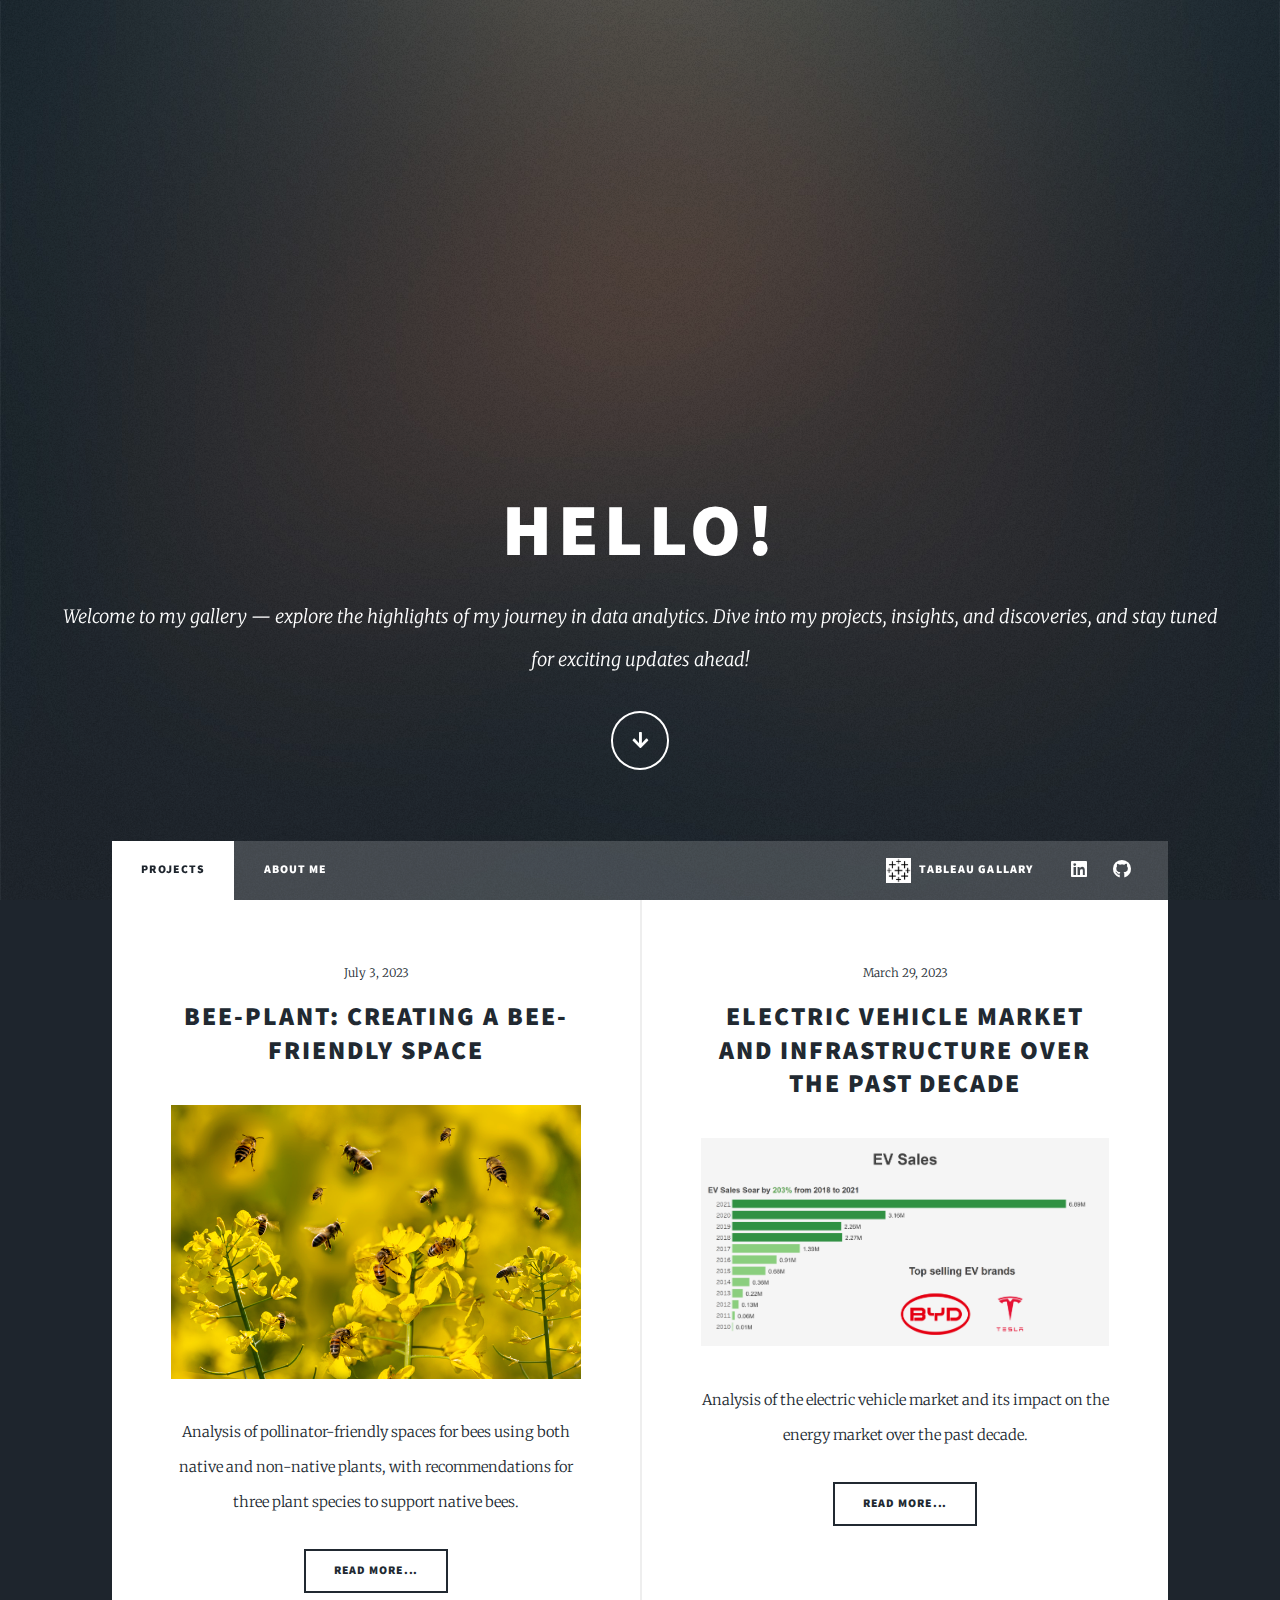
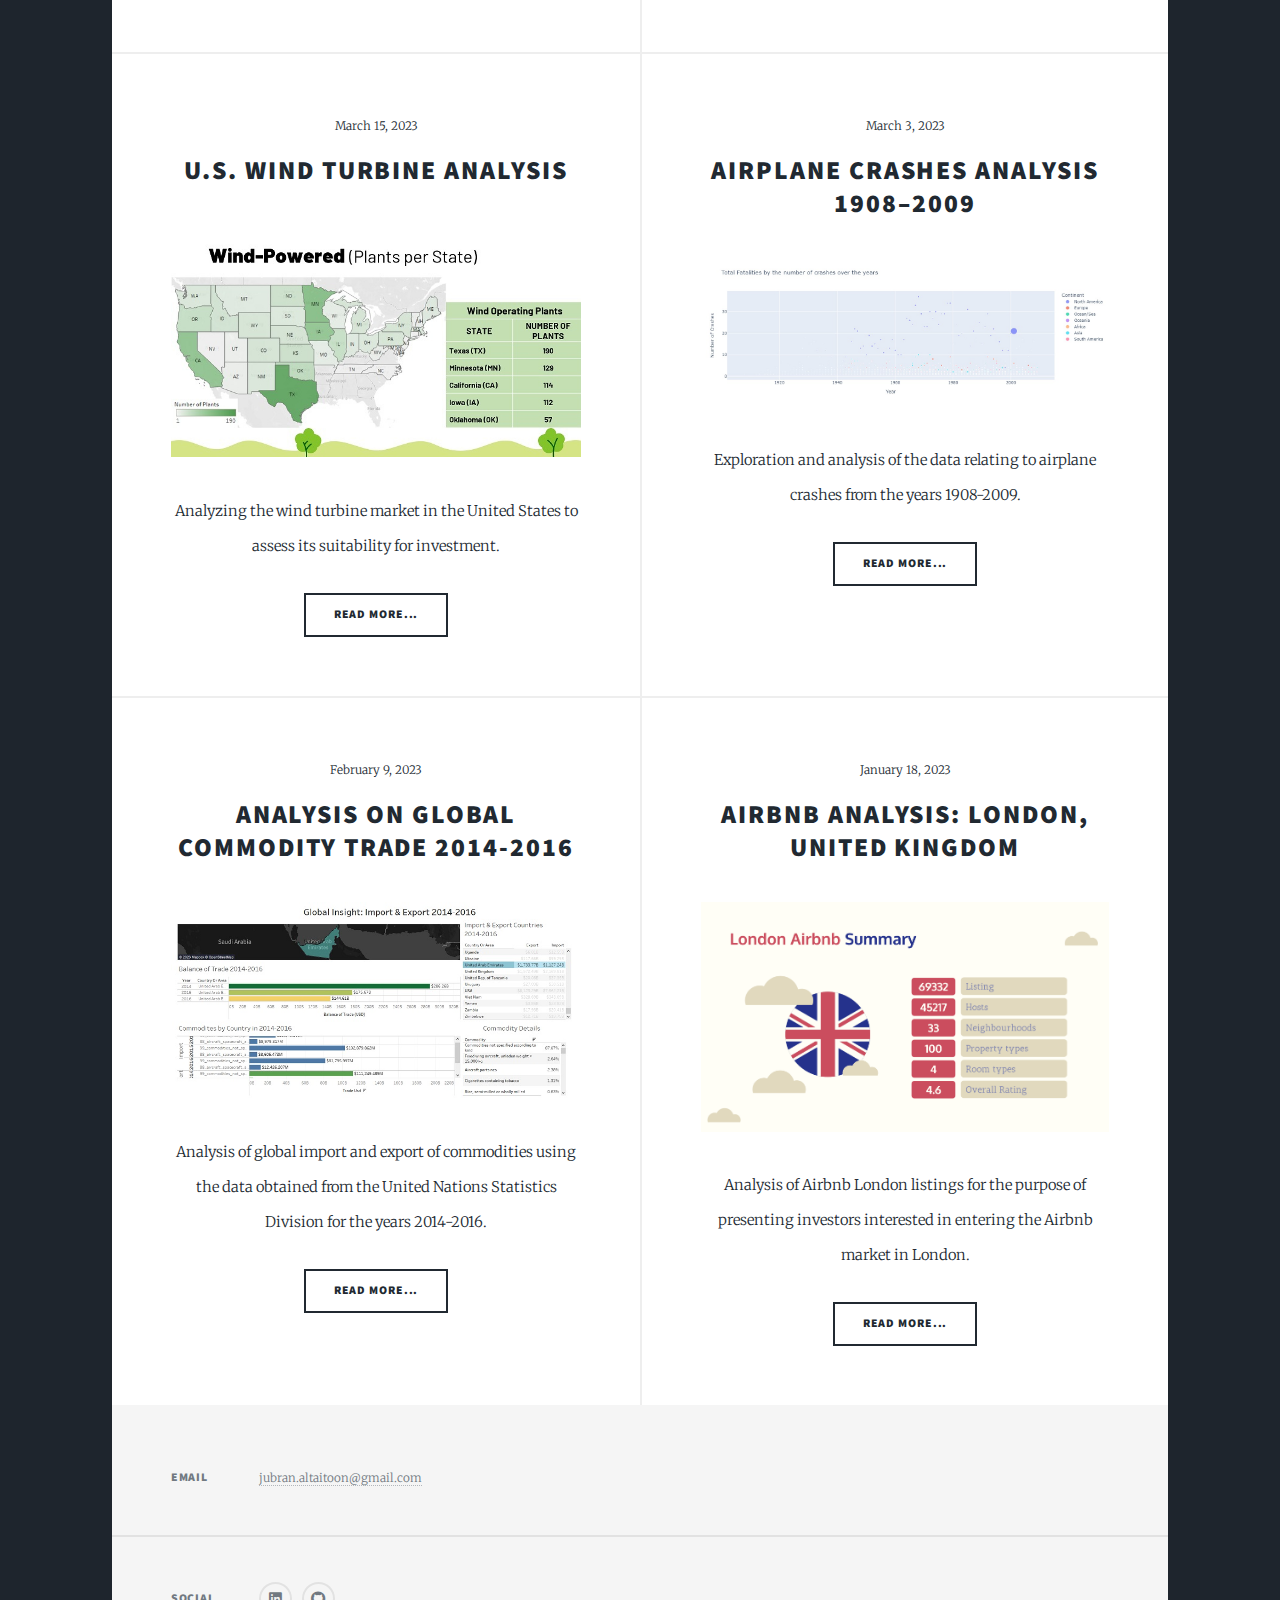
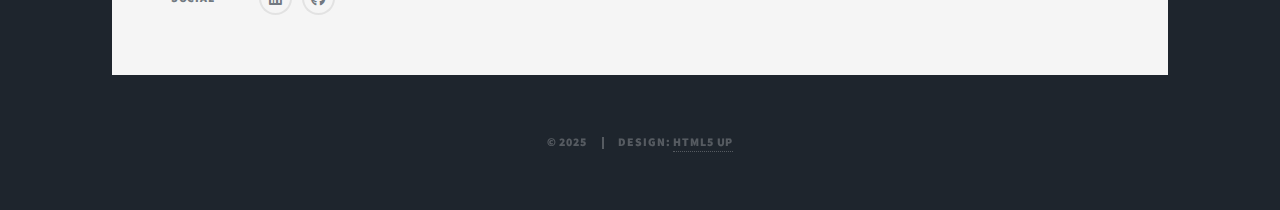
==== commit 2d271c59: "Portfolio page" ====
--- a/index.html
+++ b/index.html
@@ -6,7 +6,7 @@
 -->
 <html>
 	<head>
-		<title>Jubran Jalal - Data Analyst</title>
+		<title>Jubran AlTaitoon | Data Analyst</title>
 		<meta charset="utf-8" />
 		<meta name="viewport" content="width=device-width, initial-scale=1, user-scalable=no" />
 		<link rel="stylesheet" href="assets/css/main.css" />
@@ -19,190 +19,131 @@
 
 				<!-- Intro -->
 					<div id="intro">
-						<h1>Jubran Jalal</h1>
-						<p>A free, fully responsive HTML5 + CSS3 site template designed by <a href="https://twitter.com/ajlkn">@ajlkn</a> for <a href="https://html5up.net">HTML5 UP</a><br />
-						and released for free under the <a href="https://html5up.net/license">Creative Commons license</a>.</p>
-						<ul class="actions">
+						<h1>Hello!</h1>
+						<p>Welcome to my gallery — explore the highlights of my journey in data analytics. Dive into my projects, insights, and discoveries, and stay tuned for exciting updates ahead!</p>
+    					<ul class="actions">
 							<li><a href="#header" class="button icon solid solo fa-arrow-down scrolly">Continue</a></li>
 						</ul>
 					</div>
 
 				<!-- Header -->
 					<header id="header">
-						<a href="index.html" class="logo">Massively</a>
+						<a href="index.html" class="logo"><img src="images/JT_logo.png" width="80"></img> </a>
 					</header>
 
 				<!-- Nav -->
 					<nav id="nav">
 						<ul class="links">
-							<li class="active"><a href="index.html">This is Massively</a></li>
-							<li><a href="generic.html">Generic Page</a></li>
-							<li><a href="elements.html">Elements Reference</a></li>
+							<li class="active"><a href="index.html">Projects</a></li>
+							<li><a href="about_me.html">About Me</a></li>
 						</ul>
+                        <ul class="icons links" >
+                            <li><a href="https://public.tableau.com/app/profile/jubran.jalal/vizzes" class="icon brands" style="display: inline-flex; align-items: center; text-decoration: none;">
+                                <img src="images/tableau_icon.png" height="25" alt="Tableau Profile" style="margin-right: 8px;" />Tableau Gallary</a></li>
+                        </ul>
 						<ul class="icons">
-							<li><a href="#" class="icon brands fa-twitter"><span class="label">Twitter</span></a></li>
-							<li><a href="#" class="icon brands fa-facebook-f"><span class="label">Facebook</span></a></li>
-							<li><a href="#" class="icon brands fa-instagram"><span class="label">Instagram</span></a></li>
-							<li><a href="#" class="icon brands fa-github"><span class="label">GitHub</span></a></li>
+							<li><a href="https://www.linkedin.com/in/jubranaltaitoon/" class="icon brands fa-linkedin"><span class="label">Linkedin</span></a></li>
+							<li><a href="https://github.com/JubJT" class="icon brands fa-github"><span class="label">GitHub</span></a></li>
 						</ul>
 					</nav>
 
 				<!-- Main -->
 					<div id="main">
-
-						<!-- Featured Post -->
-							<article class="post featured">
-								<header class="major">
-									<span class="date">April 25, 2017</span>
-									<h2><a href="#">And this is a<br />
-									massive headline</a></h2>
-									<p>Aenean ornare velit lacus varius enim ullamcorper proin aliquam<br />
-									facilisis ante sed etiam magna interdum congue. Lorem ipsum dolor<br />
-									amet nullam sed etiam veroeros.</p>
-								</header>
-								<a href="#" class="image main"><img src="images/pic01.jpg" alt="" /></a>
-								<ul class="actions special">
-									<li><a href="#" class="button large">Full Story</a></li>
-								</ul>
-							</article>
-
-						<!-- Posts -->
-							<section class="posts">
-								<article>
-									<header>
-										<span class="date">April 24, 2017</span>
-										<h2><a href="#">Sed magna<br />
-										ipsum faucibus</a></h2>
-									</header>
-									<a href="#" class="image fit"><img src="images/pic02.jpg" alt="" /></a>
-									<p>Donec eget ex magna. Interdum et malesuada fames ac ante ipsum primis in faucibus. Pellentesque venenatis dolor imperdiet dolor mattis sagittis magna etiam.</p>
-									<ul class="actions special">
-										<li><a href="#" class="button">Full Story</a></li>
-									</ul>
-								</article>
-								<article>
-									<header>
-										<span class="date">April 22, 2017</span>
-										<h2><a href="#">Primis eget<br />
-										imperdiet lorem</a></h2>
-									</header>
-									<a href="#" class="image fit"><img src="images/pic03.jpg" alt="" /></a>
-									<p>Donec eget ex magna. Interdum et malesuada fames ac ante ipsum primis in faucibus. Pellentesque venenatis dolor imperdiet dolor mattis sagittis magna etiam.</p>
-									<ul class="actions special">
-										<li><a href="#" class="button">Full Story</a></li>
-									</ul>
-								</article>
-								<article>
-									<header>
-										<span class="date">April 18, 2017</span>
-										<h2><a href="#">Ante mattis<br />
-										interdum dolor</a></h2>
-									</header>
-									<a href="#" class="image fit"><img src="images/pic04.jpg" alt="" /></a>
-									<p>Donec eget ex magna. Interdum et malesuada fames ac ante ipsum primis in faucibus. Pellentesque venenatis dolor imperdiet dolor mattis sagittis magna etiam.</p>
-									<ul class="actions special">
-										<li><a href="#" class="button">Full Story</a></li>
-									</ul>
-								</article>
-								<article>
-									<header>
-										<span class="date">April 14, 2017</span>
-										<h2><a href="#">Tempus sed<br />
-										nulla imperdiet</a></h2>
-									</header>
-									<a href="#" class="image fit"><img src="images/pic05.jpg" alt="" /></a>
-									<p>Donec eget ex magna. Interdum et malesuada fames ac ante ipsum primis in faucibus. Pellentesque venenatis dolor imperdiet dolor mattis sagittis magna etiam.</p>
-									<ul class="actions special">
-										<li><a href="#" class="button">Full Story</a></li>
-									</ul>
-								</article>
-								<article>
-									<header>
-										<span class="date">April 11, 2017</span>
-										<h2><a href="#">Odio magna<br />
-										sed consectetur</a></h2>
-									</header>
-									<a href="#" class="image fit"><img src="images/pic06.jpg" alt="" /></a>
-									<p>Donec eget ex magna. Interdum et malesuada fames ac ante ipsum primis in faucibus. Pellentesque venenatis dolor imperdiet dolor mattis sagittis magna etiam.</p>
-									<ul class="actions special">
-										<li><a href="#" class="button">Full Story</a></li>
-									</ul>
-								</article>
-								<article>
-									<header>
-										<span class="date">April 7, 2017</span>
-										<h2><a href="#">Augue lorem<br />
-										primis vestibulum</a></h2>
-									</header>
-									<a href="#" class="image fit"><img src="images/pic07.jpg" alt="" /></a>
-									<p>Donec eget ex magna. Interdum et malesuada fames ac ante ipsum primis in faucibus. Pellentesque venenatis dolor imperdiet dolor mattis sagittis magna etiam.</p>
-									<ul class="actions special">
-										<li><a href="#" class="button">Full Story</a></li>
-									</ul>
-								</article>
-							</section>
-
-						<!-- Footer -->
-							<footer>
-								<div class="pagination">
-									<!--<a href="#" class="previous">Prev</a>-->
-									<a href="#" class="page active">1</a>
-									<a href="#" class="page">2</a>
-									<a href="#" class="page">3</a>
-									<span class="extra">&hellip;</span>
-									<a href="#" class="page">8</a>
-									<a href="#" class="page">9</a>
-									<a href="#" class="page">10</a>
-									<a href="#" class="next">Next</a>
-								</div>
-							</footer>
+					<!-- Posts -->
+    					<section class="posts">
+                        <!-- Analysis of Pollinator Habitats for Bees - Datacamp Compitition-->
+                            <article>
+                        	    <header>
+                        			<span class="date">July 3, 2023</span>
+                        			<h2><a href="posts/bee_pollinator_project.html">Bee-Plant: Creating a Bee-friendly Space</a></h2>
+                        		</header>
+                        		<a href="posts/bee_pollinator_project.html" class="image fit"><img src="images/bees.jpg" alt="" /></a>
+                        		<p>Analysis of pollinator-friendly spaces for bees using both native and non-native plants, with recommendations for three plant species to support native bees.</p>
+                        		<ul class="actions special">
+                        			<li><a href="posts/bee_pollinator_project.html" class="button">Read More...</a></li>
+                        		</ul>
+                        	</article>
+   
+                            <!-- Electric Vehicle Market and Infrastructure Analysis Project-->
+                                <article>
+                            	    <header>
+                            			<span class="date">March 29, 2023</span>
+                            			<h2><a href="posts/ev_market_infrastructure_project.html">Electric Vehicle Market and Infrastructure Over the Past Decade</a></h2>
+                            		</header>
+                            		<a href="posts/ev_market_infrastructure_project.html" class="image fit"><img src="images/ev_market_infra_image.png" alt="" /></a>
+                            		<p>Analysis of the electric vehicle market and its impact on the energy market over the past decade.</p>
+                            		<ul class="actions special">
+                            			<li><a href="posts/ev_market_infrastructure_project.html" class="button">Read More...</a></li>
+                            		</ul>
+                            	</article>
+   
+                            <!-- Wind Turbine Analysis Project-->
+                                <article>
+                            	    <header>
+                            			<span class="date">March 15, 2023</span>
+                            			<h2><a href="posts/wind_turbine_project.html">U.S. Wind Turbine Analysis</a></h2>
+                            		</header>
+                            		<a href="posts/wind_turbine_project.html" class="image fit"><img src="images/data_sprint_sample_img.jpg" alt="" /></a>
+                            		<p>Analyzing the wind turbine market in the United States to assess its suitability for investment.</p>
+                            		<ul class="actions special">
+                            			<li><a href="posts/wind_turbine_project.html" class="button">Read More...</a></li>
+                            		</ul>
+                            	</article>
+    
+                            <!-- Airplane Crashes Analysis 1908 – 2009 Project-->
+                                <article>
+                            	    <header>
+                            			<span class="date">March 3, 2023</span>
+                            			<h2><a href="posts/airplane_crashes_project.html">Airplane Crashes Analysis 1908–2009</a></h2>
+                            		</header>
+                            		<a href="posts/airplane_crashes_project.html" class="image fit"><img src="images/airplane_crash_sample_img.jpg" alt="" /></a>
+                            		<p>Exploration and analysis of the data relating to airplane crashes from the years 1908-2009.</p>
+                            		<ul class="actions special">
+                            			<li><a href="posts/airplane_crashes_project.html" class="button">Read More...</a></li>
+                            		</ul>
+                            	</article>
+    
+                            <!--Import & Export 2014-2016 Project-->
+                                <article>
+                            	    <header>
+                            			<span class="date">February 9, 2023</span>
+                            			<h2><a href="posts/import_export_project.html">Analysis on Global Commodity Trade 2014-2016</a></h2>
+                            		</header>
+                            		<a href="posts/import_export_project.html" class="image fit"><img src="images/imp_exp_sample_img.jpg" alt="" /></a>
+                            		<p>Analysis of global import and export of commodities using the data obtained from the United Nations Statistics Division for the years 2014-2016.</p>
+                            		<ul class="actions special">
+                            			<li><a href="posts/import_export_project.html" class="button">Read More...</a></li>
+                            		</ul>
+                            	</article>
+    
+                            <!--Airbnb Project-->
+                                <article>
+                            	    <header>
+                            			<span class="date">January 18, 2023</span>
+                            			<h2><a href="posts/airbnb_project.html">Airbnb Analysis: London, United Kingdom</a></h2>
+                            		</header>
+                            		<a href="posts/airbnb_project.html" class="image fit"><img src="images/Airbnb_image.png" alt="" /></a>
+                            		<p>Analysis of Airbnb London listings for the purpose of presenting investors interested in entering the Airbnb market in London.</p>
+                            		<ul class="actions special">
+                            			<li><a href="posts/airbnb_project.html" class="button">Read More...</a></li>
+                            		</ul>
+                            	</article>
+                            </section>
 
 					</div>
 
 				<!-- Footer -->
 					<footer id="footer">
-						<section>
-							<form method="post" action="#">
-								<div class="fields">
-									<div class="field">
-										<label for="name">Name</label>
-										<input type="text" name="name" id="name" />
-									</div>
-									<div class="field">
-										<label for="email">Email</label>
-										<input type="text" name="email" id="email" />
-									</div>
-									<div class="field">
-										<label for="message">Message</label>
-										<textarea name="message" id="message" rows="3"></textarea>
-									</div>
-								</div>
-								<ul class="actions">
-									<li><input type="submit" value="Send Message" /></li>
-								</ul>
-							</form>
-						</section>
 						<section class="split contact">
-							<section class="alt">
-								<h3>Address</h3>
-								<p>1234 Somewhere Road #87257<br />
-								Nashville, TN 00000-0000</p>
-							</section>
-							<section>
-								<h3>Phone</h3>
-								<p><a href="#">(000) 000-0000</a></p>
-							</section>
 							<section>
 								<h3>Email</h3>
-								<p><a href="#">info@untitled.tld</a></p>
+								<p><a href="mailto:jubran.altaitoon@gmail.com">jubran.altaitoon@gmail.com</a></p>
 							</section>
 							<section>
 								<h3>Social</h3>
 								<ul class="icons alt">
-									<li><a href="#" class="icon brands alt fa-twitter"><span class="label">Twitter</span></a></li>
-									<li><a href="#" class="icon brands alt fa-facebook-f"><span class="label">Facebook</span></a></li>
-									<li><a href="#" class="icon brands alt fa-instagram"><span class="label">Instagram</span></a></li>
-									<li><a href="#" class="icon brands alt fa-github"><span class="label">GitHub</span></a></li>
+									<li><a href="https://www.linkedin.com/in/jubranaltaitoon/" class="icon brands alt fa-linkedin"><span class="label">Linkedin</span></a></li>
+									<li><a href="https://github.com/JubJT" class="icon brands alt fa-github"><span class="label">GitHub</span></a></li>
 								</ul>
 							</section>
 						</section>
@@ -210,7 +151,7 @@
 
 				<!-- Copyright -->
 					<div id="copyright">
-						<ul><li>&copy; Untitled</li><li>Design: <a href="https://html5up.net">HTML5 UP</a></li></ul>
+						<ul><li>&copy; 2025</li><li>Design: <a href="https://html5up.net">HTML5 UP</a></li></ul>
 					</div>
 
 			</div>
--- a/assets/css/main.css
+++ b/assets/css/main.css
@@ -176,7 +176,7 @@
 	}
 
 	p {
-		text-align: justify;
+		/*text-align: justify;*/
 		margin: 0 0 2rem 0;
 	}
 
@@ -3563,22 +3563,22 @@
 			-ms-transition: border-color 0.2s ease-in-out, color 0.2s ease-in-out, opacity 0.5s ease, -ms-transform 0.5s ease, visibility 0.5s;
 			transition: border-color 0.2s ease-in-out, color 0.2s ease-in-out, opacity 0.5s ease, transform 0.5s ease, visibility 0.5s;
 			pointer-events: auto;
-			border-style: solid;
+			/*border-style: solid;
 			border-color: #ffffff;
-			border-width: 5px !important;
+			border-width: 5px !important;*/
 			font-family: "Source Sans Pro", Helvetica, sans-serif;
 			font-size: 2.25rem;
 			font-weight: 900;
 			letter-spacing: 0.075em;
-			line-height: 1;
-			padding: 1rem 1.75rem;
+			/*line-height: 1;
+			padding: 1rem 1.75rem;*/
 			text-transform: uppercase;
 			visibility: visible;
 		}
 
 			#header .logo:hover {
-				border-color: #18bfef !important;
-				color: #18bfef !important;
+				/*border-color: #18bfef !important;
+				color: #18bfef !important;*/
 			}
 
 		@media screen and (max-width: 980px) {
@@ -3598,7 +3598,7 @@
 
 				#header .logo {
 					font-size: 1.75rem;
-					border-width: 3px !important;
+					/*border-width: 3px !important;*/
 				}
 
 		}
@@ -4686,4 +4686,28 @@
 			visibility: visible;
 		}
 
+	}
+
+	/*Badge Style -- added*/
+	.badge-container {
+		display: flex;
+		flex-wrap: wrap;
+		white-space: normal;
+		justify-content: center;
+		gap: 20px;
+	}
+	.badge {
+		text-align: center;
+		width: 150px; /* Adjust as needed */
+		white-space: normal;
+		font-family: "Source Sans Pro", Helvetica, sans-serif;
+		font-size: 0.9rem;
+		font-weight: 900;
+		letter-spacing: 0.075em;
+		padding: 0.75rem 0;
+		text-transform: uppercase;
+	}
+	.badge img {
+		width: 100px; /* Adjust image size 
+		height: 100px;*/
 	}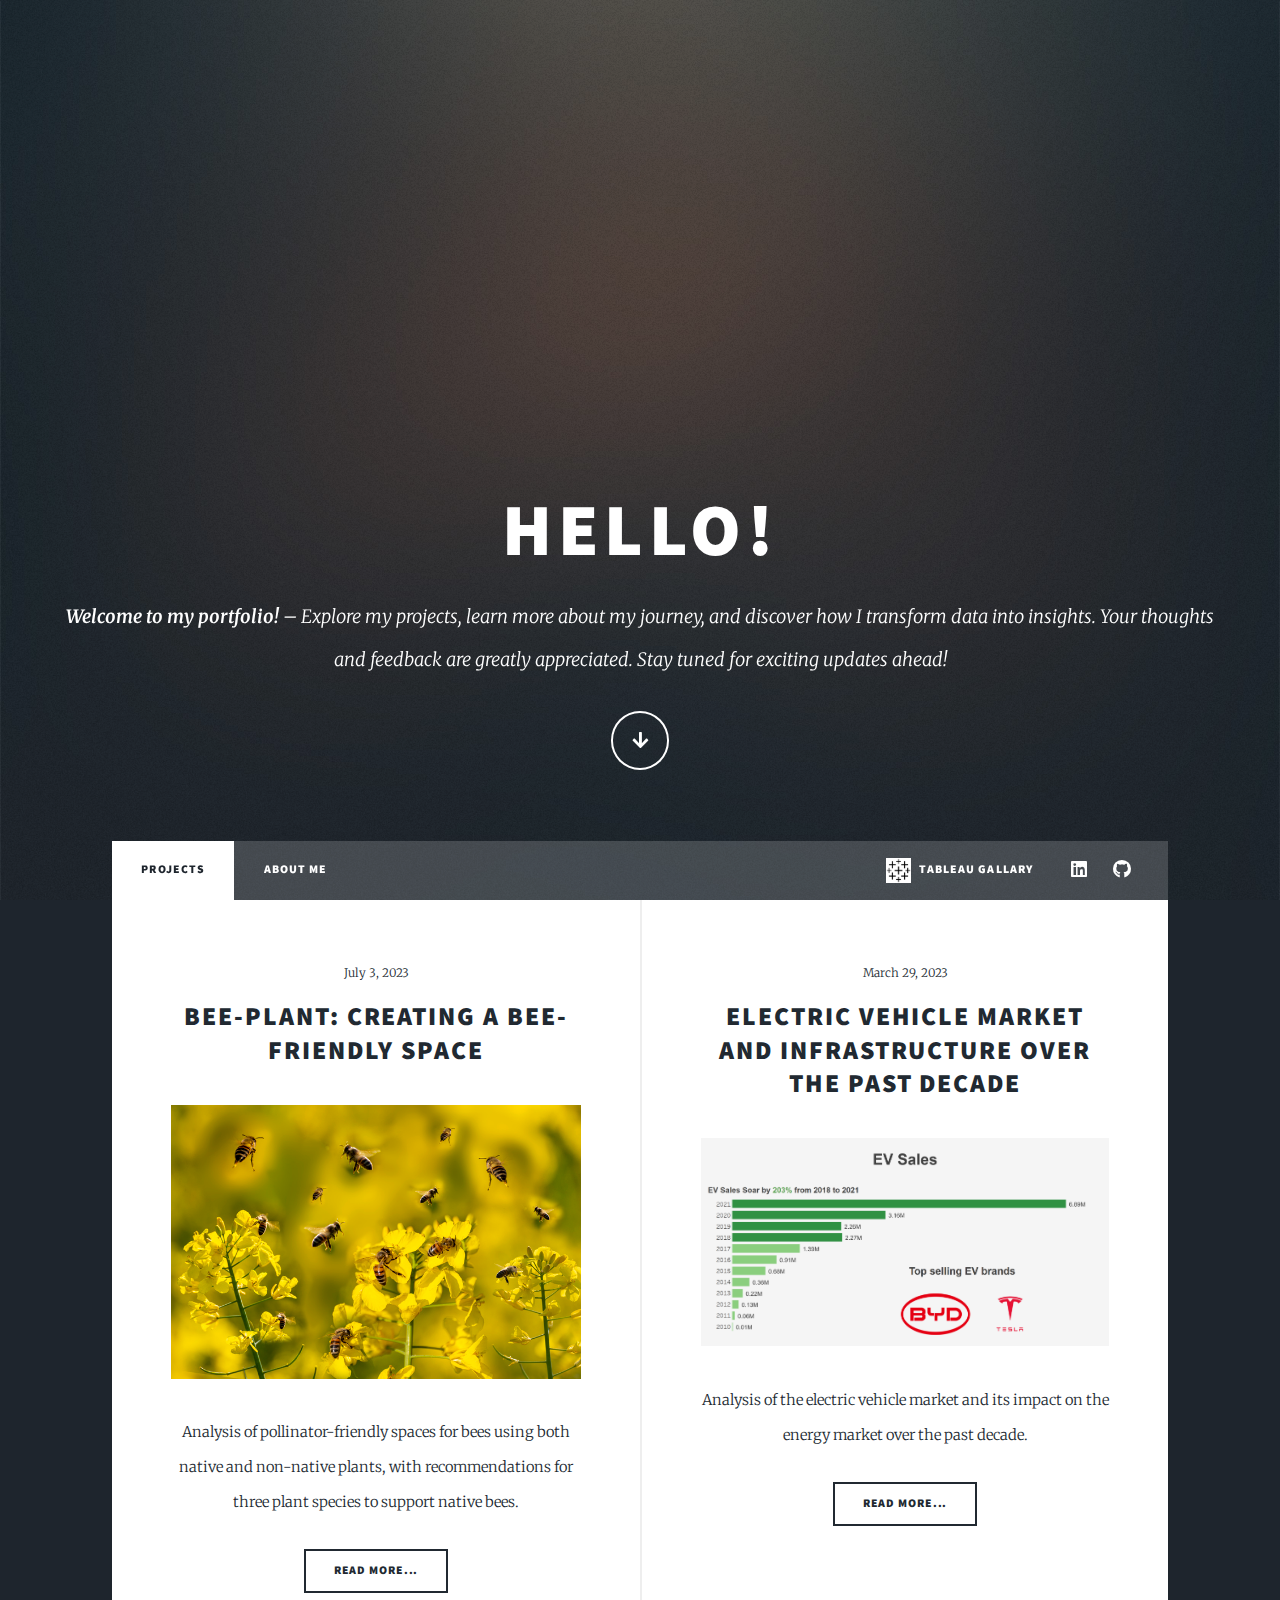
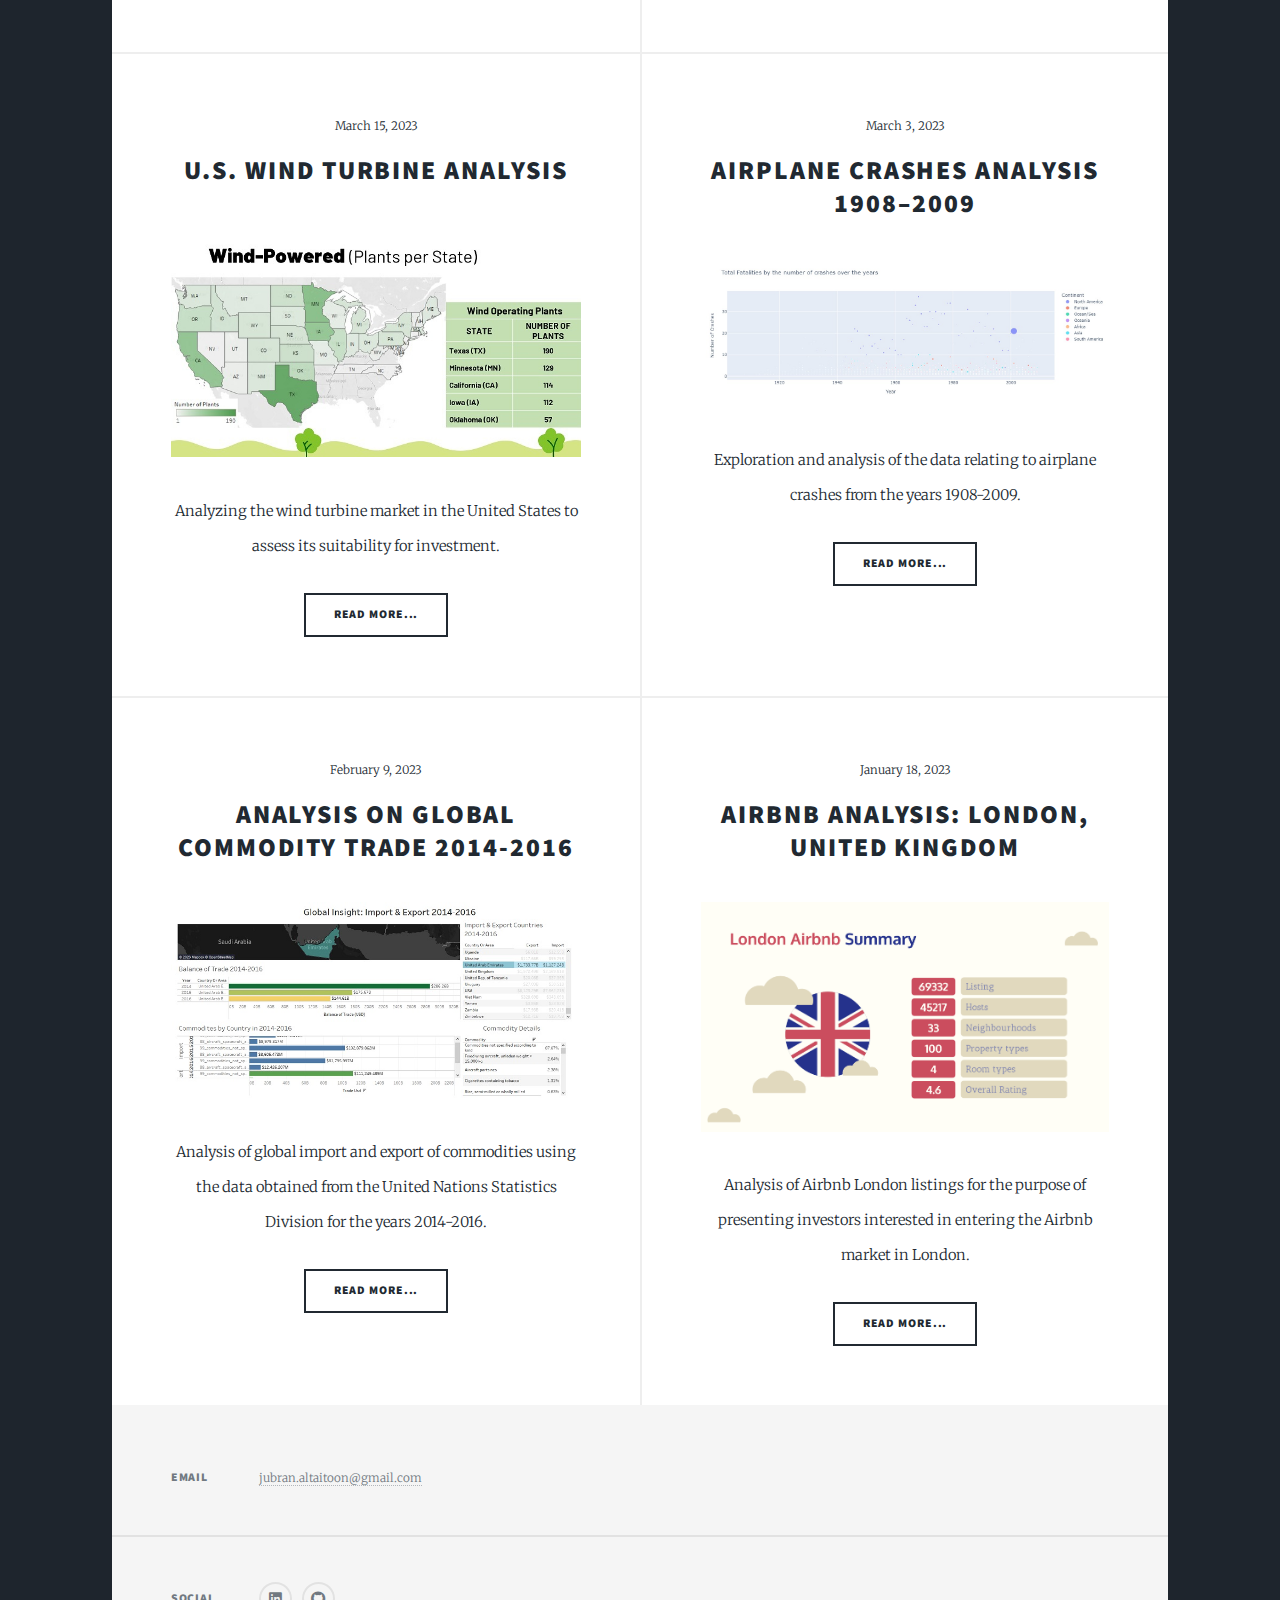
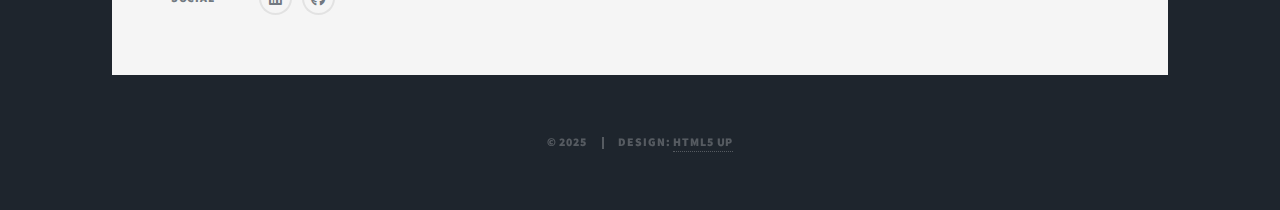
==== commit ef83462b: "Website updates" ====
--- a/index.html
+++ b/index.html
@@ -20,7 +20,7 @@
 				<!-- Intro -->
 					<div id="intro">
 						<h1>Hello!</h1>
-						<p>Welcome to my gallery — explore the highlights of my journey in data analytics. Dive into my projects, insights, and discoveries, and stay tuned for exciting updates ahead!</p>
+						<p><strong>Welcome to my portfolio!</strong> – Explore my projects, learn more about my journey, and discover how I transform data into insights. Your thoughts and feedback are greatly appreciated. Stay tuned for exciting updates ahead!</p>
     					<ul class="actions">
 							<li><a href="#header" class="button icon solid solo fa-arrow-down scrolly">Continue</a></li>
 						</ul>
